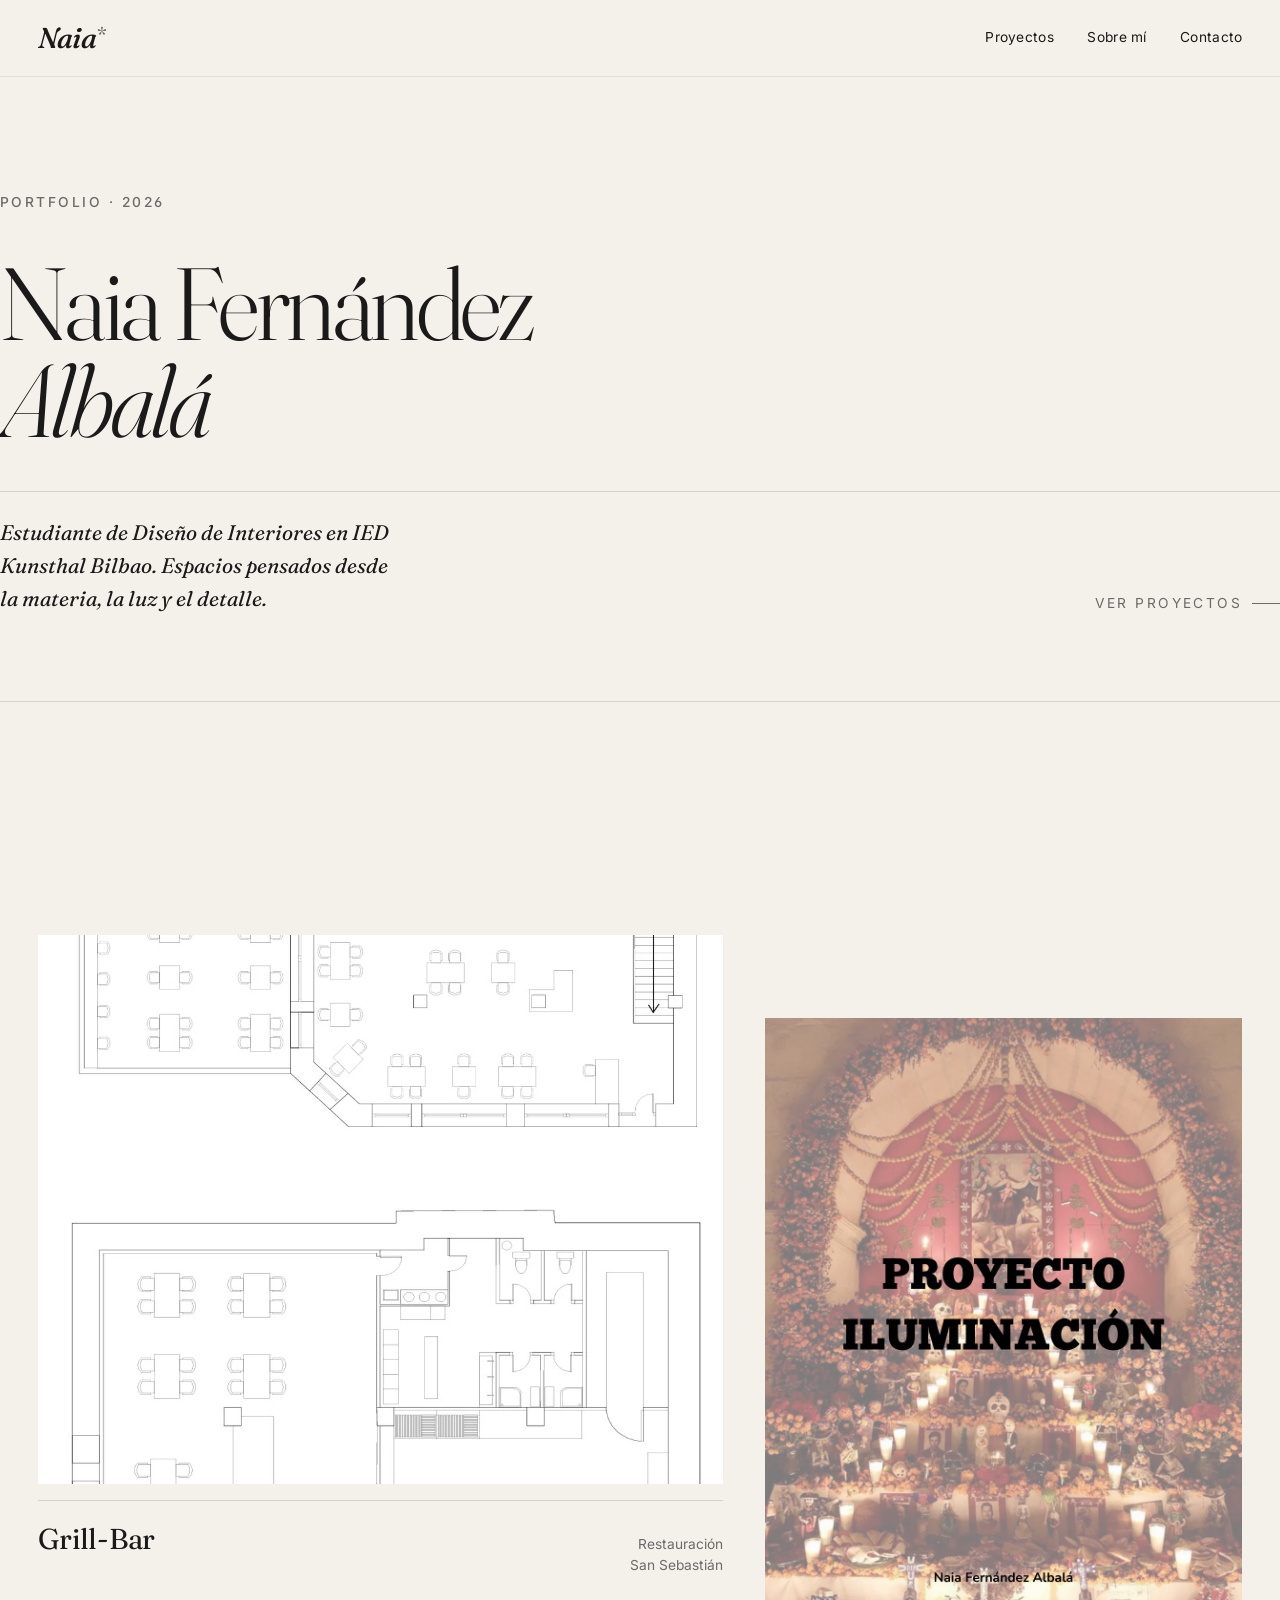
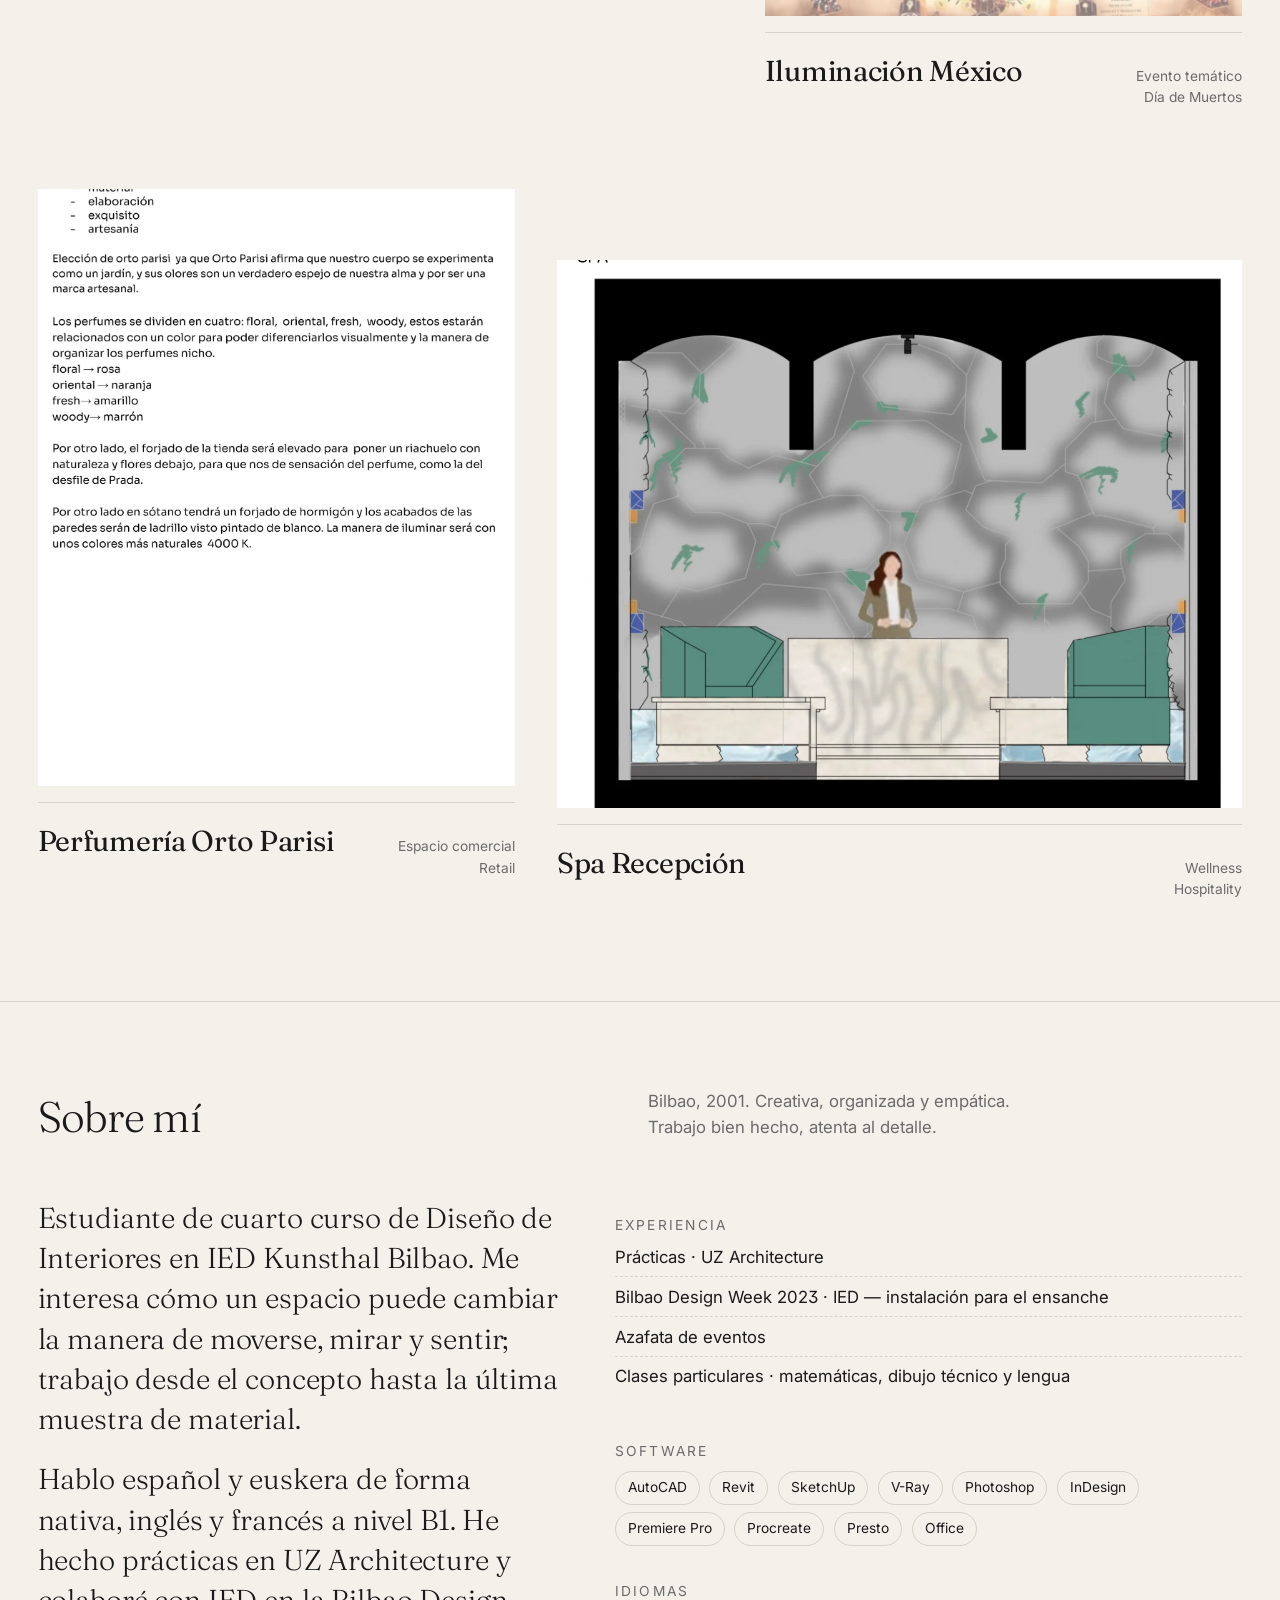
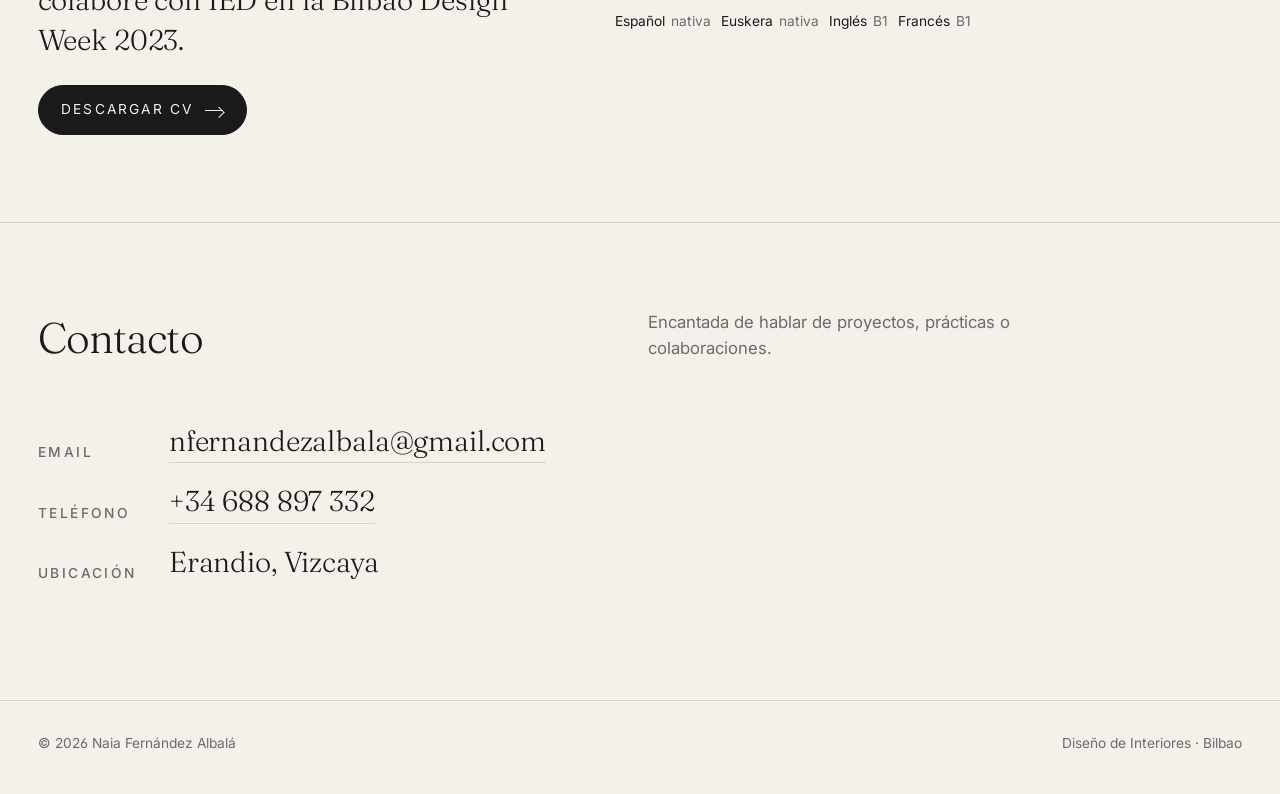
==== index.html @ fbc370c6 "Naia portfolio created" ====
<!doctype html>
<html lang="es">
<head>
<meta charset="utf-8" />
<meta name="viewport" content="width=device-width, initial-scale=1" />
<title>Naia Fernández Albalá · Diseño de Interiores</title>
<meta name="description" content="Portfolio de Naia Fernández Albalá, estudiante de Diseño de Interiores en IED Kunsthal Bilbao. Proyectos de restauración, retail, iluminación y wellness." />
<meta name="theme-color" content="#f4f1ea" />
<link rel="icon" type="image/svg+xml" href="assets/icons/favicon.svg" />
<link rel="preconnect" href="https://fonts.googleapis.com" />
<link rel="preconnect" href="https://fonts.gstatic.com" crossorigin />
<link href="https://fonts.googleapis.com/css2?family=Fraunces:ital,opsz,wght@0,9..144,300;0,9..144,400;0,9..144,500;1,9..144,300;1,9..144,400&family=Inter:wght@400;500&display=swap" rel="stylesheet" />
<link rel="stylesheet" href="assets/css/styles.css" />
<meta property="og:title" content="Naia Fernández Albalá · Portfolio" />
<meta property="og:description" content="Diseño de Interiores. Proyectos de restauración, retail, iluminación y wellness." />
<meta property="og:type" content="website" />
</head>
<body>

<header class="site-header">
  <div class="container site-header__row">
    <a class="brand" href="index.html" aria-label="Inicio">Naia<sup>*</sup></a>
    <button class="nav-toggle" type="button" aria-expanded="false" aria-controls="primary-nav" aria-label="Abrir menú">
      <span class="nav-toggle__bars" aria-hidden="true"></span>
    </button>
    <nav class="nav" id="primary-nav" aria-label="Principal">
      <a href="#proyectos">Proyectos</a>
      <a href="#sobre-mi">Sobre mí</a>
      <a href="#contacto">Contacto</a>
    </nav>
  </div>
</header>

<main>

  <section class="hero container reveal" aria-labelledby="hero-title">
    <p class="hero__eyebrow eyebrow">Portfolio · 2026</p>
    <h1 id="hero-title" class="hero__title serif">
      Naia Fernández<br /><em>Albalá</em>
    </h1>
    <div class="hero__meta">
      <p class="hero__role">Estudiante de Diseño de Interiores en IED Kunsthal Bilbao. Espacios pensados desde la materia, la luz y el detalle.</p>
      <a class="hero__cue" href="#proyectos">Ver proyectos</a>
    </div>
  </section>

  <section id="proyectos" class="section" aria-labelledby="proyectos-title">
    <div class="container">
      <header class="section__head reveal">
        <h2 id="proyectos-title" class="section__title">Proyectos seleccionados<br /><em class="serif" style="font-style:italic; color: var(--muted);">2024 — 2026</em></h2>
        <p style="margin:0; max-width: 38ch; color: var(--muted);">Cuatro estudios de espacios, del local de restauración a la recepción de un spa, pasando por una instalación temática y una perfumería de nicho.</p>
      </header>

      <div class="projects">
        <a class="project-card reveal" href="projects/grill-bar.html">
          <div class="project-card__media">
            <img src="assets/proyectos/grill-bar/02.webp" alt="Plantas técnicas del Grill-Bar en San Sebastián" loading="lazy" />
          </div>
          <div class="project-card__caption">
            <h3 class="project-card__title">Grill-Bar</h3>
            <p class="project-card__meta">Restauración<br />San Sebastián</p>
          </div>
        </a>

        <a class="project-card reveal" href="projects/iluminacion-mexico.html">
          <div class="project-card__media">
            <img src="assets/proyectos/iluminacion-mexico/01.webp" alt="Moodboard del proyecto de iluminación Día de Muertos" loading="lazy" />
          </div>
          <div class="project-card__caption">
            <h3 class="project-card__title">Iluminación México</h3>
            <p class="project-card__meta">Evento temático<br />Día de Muertos</p>
          </div>
        </a>

        <a class="project-card reveal" href="projects/perfumeria-orto-parisi.html">
          <div class="project-card__media">
            <img src="assets/proyectos/perfumeria-orto-parisi/02.webp" alt="Espacio interior de la perfumería Orto Parisi" loading="lazy" />
          </div>
          <div class="project-card__caption">
            <h3 class="project-card__title">Perfumería Orto Parisi</h3>
            <p class="project-card__meta">Espacio comercial<br />Retail</p>
          </div>
        </a>

        <a class="project-card reveal" href="projects/spa-recepcion.html">
          <div class="project-card__media">
            <img src="assets/proyectos/spa-recepcion/01.webp" alt="Render de la recepción del spa con paredes orgánicas" loading="lazy" />
          </div>
          <div class="project-card__caption">
            <h3 class="project-card__title">Spa Recepción</h3>
            <p class="project-card__meta">Wellness<br />Hospitality</p>
          </div>
        </a>
      </div>
    </div>
  </section>

  <section id="sobre-mi" class="section" aria-labelledby="sobre-mi-title">
    <div class="container">
      <header class="section__head reveal">
        <h2 id="sobre-mi-title" class="section__title">Sobre mí</h2>
        <p style="margin:0; max-width: 38ch; color: var(--muted);">Bilbao, 2001. Creativa, organizada y empática. Trabajo bien hecho, atenta al detalle.</p>
      </header>

      <div class="about">
        <div class="about__bio reveal">
          <p>Estudiante de cuarto curso de Diseño de Interiores en IED Kunsthal Bilbao. Me interesa cómo un espacio puede cambiar la manera de moverse, mirar y sentir; trabajo desde el concepto hasta la última muestra de material.</p>
          <p>Hablo español y euskera de forma nativa, inglés y francés a nivel B1. He hecho prácticas en UZ Architecture y colaboré con IED en la Bilbao Design Week 2023.</p>
          <a class="about__cv" href="proyectos/cv%20naia.pdf" download="CV-Naia-Fernandez-Albala.pdf" aria-label="Descargar CV en PDF">
            Descargar CV
            <span class="arrow" aria-hidden="true"></span>
          </a>
        </div>

        <div class="about__details">
          <div class="detail-block reveal">
            <dl>
              <dt>Experiencia</dt>
              <dd>Prácticas · UZ Architecture</dd>
              <dd>Bilbao Design Week 2023 · IED — instalación para el ensanche</dd>
              <dd>Azafata de eventos</dd>
              <dd>Clases particulares · matemáticas, dibujo técnico y lengua</dd>
            </dl>
          </div>

          <div class="detail-block reveal">
            <dt>Software</dt>
            <ul class="skill-list" aria-label="Software">
              <li>AutoCAD</li>
              <li>Revit</li>
              <li>SketchUp</li>
              <li>V-Ray</li>
              <li>Photoshop</li>
              <li>InDesign</li>
              <li>Premiere Pro</li>
              <li>Procreate</li>
              <li>Presto</li>
              <li>Office</li>
            </ul>
          </div>

          <div class="detail-block reveal">
            <dt>Idiomas</dt>
            <ul class="lang-list" aria-label="Idiomas">
              <li>Español <span>nativa</span></li>
              <li>Euskera <span>nativa</span></li>
              <li>Inglés <span>B1</span></li>
              <li>Francés <span>B1</span></li>
            </ul>
          </div>
        </div>
      </div>
    </div>
  </section>

  <section id="contacto" class="section" aria-labelledby="contacto-title">
    <div class="container">
      <header class="section__head reveal">
        <h2 id="contacto-title" class="section__title">Contacto</h2>
        <p style="margin:0; max-width: 38ch; color: var(--muted);">Encantada de hablar de proyectos, prácticas o colaboraciones.</p>
      </header>

      <dl class="contact-grid reveal">
        <dt>Email</dt>
        <dd><a href="mailto:nfernandezalbala@gmail.com">nfernandezalbala@gmail.com</a></dd>
        <dt>Teléfono</dt>
        <dd><a href="tel:+34688897332">+34 688 897 332</a></dd>
        <dt>Ubicación</dt>
        <dd>Erandio, Vizcaya</dd>
      </dl>
    </div>
  </section>

</main>

<footer class="site-footer">
  <div class="container site-footer__row">
    <span>© <span id="year">2026</span> Naia Fernández Albalá</span>
    <span>Diseño de Interiores · Bilbao</span>
  </div>
</footer>

<script>document.getElementById("year").textContent = new Date().getFullYear();</script>
<script src="assets/js/main.js" defer></script>
</body>
</html>
---- assets/css/styles.css ----
:root {
  --bg: #f4f1ea;
  --bg-soft: #ece8de;
  --ink: #1a1a1a;
  --muted: #6b6b6b;
  --rule: #d8d3c8;
  --inverse: #ffffff;
  --shadow-soft: 0 1px 2px rgba(26, 26, 26, .04), 0 8px 24px rgba(26, 26, 26, .06);

  --font-serif: "Fraunces", "Cormorant Garamond", Georgia, serif;
  --font-sans: "Inter", system-ui, -apple-system, "Segoe UI", Roboto, sans-serif;

  --step--1: clamp(0.78rem, 0.74rem + 0.16vw, 0.86rem);
  --step-0:  clamp(0.94rem, 0.90rem + 0.20vw, 1.05rem);
  --step-1:  clamp(1.13rem, 1.06rem + 0.32vw, 1.32rem);
  --step-2:  clamp(1.41rem, 1.27rem + 0.66vw, 1.85rem);
  --step-3:  clamp(1.85rem, 1.55rem + 1.40vw, 2.75rem);
  --step-4:  clamp(2.50rem, 1.95rem + 2.60vw, 4.20rem);
  --step-5:  clamp(3.50rem, 2.40rem + 5.00vw, 7.20rem);

  --maxw: 1440px;
  --gutter: clamp(1.25rem, 0.75rem + 2vw, 3rem);
  --header-h: 76px;
}

* { box-sizing: border-box; }

html {
  scroll-behavior: smooth;
}

body {
  margin: 0;
  background: var(--bg);
  color: var(--ink);
  font-family: var(--font-sans);
  font-size: var(--step-0);
  line-height: 1.55;
  font-feature-settings: "ss01", "kern";
  -webkit-font-smoothing: antialiased;
  text-rendering: optimizeLegibility;
}

img, video { max-width: 100%; height: auto; display: block; }

a { color: inherit; text-decoration: none; }
a:focus-visible, button:focus-visible {
  outline: 2px solid var(--ink);
  outline-offset: 3px;
  border-radius: 2px;
}

button { font: inherit; color: inherit; background: none; border: 0; cursor: pointer; }

::selection { background: var(--ink); color: var(--bg); }

/* Layout primitives */
.container {
  max-width: var(--maxw);
  margin: 0 auto;
  padding-inline: var(--gutter);
}

.eyebrow {
  font-family: var(--font-sans);
  font-size: var(--step--1);
  text-transform: uppercase;
  letter-spacing: 0.18em;
  color: var(--muted);
  font-weight: 500;
}

.serif {
  font-family: var(--font-serif);
  font-weight: 400;
  letter-spacing: -0.01em;
}

.rule {
  border: 0;
  border-top: 1px solid var(--rule);
  margin: 0;
}

/* Header */
.site-header {
  position: sticky;
  top: 0;
  z-index: 30;
  background: color-mix(in oklab, var(--bg), transparent 6%);
  backdrop-filter: saturate(140%) blur(8px);
  -webkit-backdrop-filter: saturate(140%) blur(8px);
  border-bottom: 1px solid color-mix(in oklab, var(--rule), transparent 40%);
}

.site-header__row {
  display: flex;
  align-items: center;
  justify-content: space-between;
  height: var(--header-h);
}

.brand {
  font-family: var(--font-serif);
  font-style: italic;
  font-weight: 500;
  font-size: var(--step-2);
  letter-spacing: -0.02em;
  line-height: 1;
}
.brand sup {
  font-style: normal;
  font-size: 0.55em;
  vertical-align: 0.55em;
  margin-left: 1px;
  color: var(--muted);
}

.nav {
  display: flex;
  gap: clamp(1.25rem, 0.5rem + 2vw, 2.5rem);
  align-items: center;
}
.nav a {
  font-size: var(--step--1);
  letter-spacing: 0.02em;
  position: relative;
  padding: 6px 0;
}
.nav a::after {
  content: "";
  position: absolute;
  inset: auto 0 0 0;
  height: 1px;
  background: currentColor;
  transform: scaleX(0);
  transform-origin: right;
  transition: transform .35s ease;
}
.nav a:hover::after, .nav a:focus-visible::after {
  transform: scaleX(1);
  transform-origin: left;
}

.nav-toggle {
  display: none;
  width: 40px; height: 40px;
  align-items: center; justify-content: center;
  border: 1px solid var(--rule);
  border-radius: 999px;
}
.nav-toggle__bars {
  display: block;
  width: 16px; height: 1px; background: var(--ink);
  position: relative;
}
.nav-toggle__bars::before, .nav-toggle__bars::after {
  content: ""; position: absolute; left: 0; right: 0; height: 1px; background: var(--ink);
}
.nav-toggle__bars::before { top: -5px; }
.nav-toggle__bars::after { top: 5px; }

@media (max-width: 720px) {
  .nav-toggle { display: inline-flex; }
  .nav {
    position: fixed;
    inset: var(--header-h) 0 0 0;
    background: var(--bg);
    flex-direction: column;
    align-items: flex-start;
    padding: 2rem var(--gutter);
    gap: 1.25rem;
    transform: translateY(-12px);
    opacity: 0;
    pointer-events: none;
    transition: transform .35s ease, opacity .35s ease;
  }
  .nav a { font-size: var(--step-2); font-family: var(--font-serif); }
  body.nav-open .nav { transform: translateY(0); opacity: 1; pointer-events: auto; }
}

/* Hero */
.hero {
  padding: clamp(3rem, 4rem + 4vw, 8rem) 0 clamp(2.5rem, 3rem + 3vw, 6rem);
  position: relative;
}
.hero__eyebrow { margin: 0 0 clamp(1.5rem, 1rem + 2vw, 3rem); }

.hero__title {
  font-family: var(--font-serif);
  font-weight: 300;
  font-size: var(--step-5);
  line-height: 0.95;
  letter-spacing: -0.035em;
  margin: 0 0 clamp(1rem, 1rem + 1vw, 2rem);
}
.hero__title em {
  font-style: italic;
  font-weight: 300;
}

.hero__meta {
  display: flex;
  flex-wrap: wrap;
  gap: 2rem 3rem;
  align-items: end;
  justify-content: space-between;
  border-top: 1px solid var(--rule);
  padding-top: clamp(1rem, 1rem + 1vw, 1.5rem);
  margin-top: clamp(1.5rem, 1rem + 2vw, 3rem);
}
.hero__role {
  font-size: var(--step-1);
  font-family: var(--font-serif);
  font-style: italic;
  max-width: 28ch;
  margin: 0;
}
.hero__cue {
  display: inline-flex;
  align-items: center;
  gap: 0.6rem;
  font-size: var(--step--1);
  letter-spacing: 0.18em;
  text-transform: uppercase;
  color: var(--muted);
}
.hero__cue::after {
  content: "";
  width: 28px; height: 1px;
  background: currentColor;
  transform-origin: left;
  animation: line-cue 2.6s ease-in-out infinite;
}
@keyframes line-cue {
  0%, 100% { transform: scaleX(0.6); opacity: .5; }
  50%      { transform: scaleX(1.0); opacity: 1; }
}

/* Section heading */
.section {
  padding: clamp(3rem, 3rem + 3vw, 6rem) 0;
  border-top: 1px solid var(--rule);
}
.section__head {
  display: grid;
  grid-template-columns: 1fr;
  gap: 1rem;
  margin-bottom: clamp(2rem, 2rem + 2vw, 4rem);
}
.section__title {
  font-family: var(--font-serif);
  font-weight: 300;
  font-size: var(--step-3);
  line-height: 1.05;
  letter-spacing: -0.02em;
  margin: 0;
}
@media (min-width: 720px) {
  .section__head {
    grid-template-columns: 1fr 1fr;
    align-items: end;
  }
}

/* Projects grid */
.projects {
  display: grid;
  grid-template-columns: 1fr;
  gap: clamp(1.5rem, 1rem + 2vw, 3rem);
}
@media (min-width: 720px) {
  .projects { grid-template-columns: repeat(12, 1fr); row-gap: clamp(2rem, 1rem + 4vw, 5rem); }
  .project-card { grid-column: span 6; }
  .project-card:nth-child(4n+1) { grid-column: 1 / span 7; }
  .project-card:nth-child(4n+2) { grid-column: 8 / span 5; margin-top: clamp(2rem, 2rem + 4vw, 6rem); }
  .project-card:nth-child(4n+3) { grid-column: 1 / span 5; }
  .project-card:nth-child(4n+4) { grid-column: 6 / span 7; margin-top: clamp(2rem, 2rem + 3vw, 5rem); }
}

.project-card {
  display: block;
  position: relative;
  overflow: hidden;
}
.project-card__media {
  position: relative;
  overflow: hidden;
  background: var(--bg-soft);
  aspect-ratio: 4 / 5;
}
.project-card:nth-child(4n+2) .project-card__media,
.project-card:nth-child(4n+3) .project-card__media { aspect-ratio: 4 / 5; }
.project-card:nth-child(4n+1) .project-card__media,
.project-card:nth-child(4n+4) .project-card__media { aspect-ratio: 5 / 4; }

.project-card__media img {
  width: 100%; height: 100%; object-fit: cover;
  transition: transform .9s cubic-bezier(.2,.7,.2,1);
}
.project-card:hover .project-card__media img,
.project-card:focus-visible .project-card__media img { transform: scale(1.03); }

.project-card__caption {
  display: flex;
  align-items: baseline;
  justify-content: space-between;
  gap: 1rem;
  padding-top: 1rem;
  border-top: 1px solid var(--rule);
  margin-top: 1rem;
}
.project-card__title {
  font-family: var(--font-serif);
  font-size: var(--step-2);
  font-weight: 400;
  letter-spacing: -0.01em;
  margin: 0;
}
.project-card__meta {
  font-size: var(--step--1);
  color: var(--muted);
  text-align: right;
  white-space: nowrap;
}

/* About */
.about {
  display: grid;
  grid-template-columns: 1fr;
  gap: clamp(1.5rem, 1rem + 3vw, 3.5rem);
}
@media (min-width: 900px) {
  .about { grid-template-columns: 5fr 6fr; }
}

.about__bio p {
  font-family: var(--font-serif);
  font-size: var(--step-2);
  line-height: 1.4;
  font-weight: 300;
  letter-spacing: -0.005em;
  margin: 0 0 1.25rem;
}
.about__bio p:last-of-type { margin-bottom: 1.5rem; }

.about__cv {
  display: inline-flex;
  align-items: center;
  gap: 0.75rem;
  padding: 0.85rem 1.4rem;
  border: 1px solid var(--ink);
  border-radius: 999px;
  font-size: var(--step--1);
  letter-spacing: 0.16em;
  text-transform: uppercase;
  background: var(--ink);
  color: var(--bg);
  transition: background .3s ease, color .3s ease, transform .3s ease;
}
.about__cv:hover, .about__cv:focus-visible {
  background: transparent;
  color: var(--ink);
}
.about__cv .arrow {
  display: inline-block;
  width: 18px; height: 1px; background: currentColor; position: relative;
}
.about__cv .arrow::after {
  content: ""; position: absolute; right: 0; top: -3px;
  width: 7px; height: 7px;
  border-right: 1px solid currentColor; border-bottom: 1px solid currentColor;
  transform: rotate(-45deg) translate(-1px, 1px);
}

.about__details { display: flex; flex-direction: column; gap: clamp(1.5rem, 1rem + 1.5vw, 2.5rem); }
.detail-block dt {
  font-family: var(--font-sans);
  font-size: var(--step--1);
  text-transform: uppercase;
  letter-spacing: 0.16em;
  color: var(--muted);
  margin-bottom: 0.5rem;
}
.detail-block dd {
  margin: 0 0 0.4rem;
  font-size: var(--step-0);
}
.detail-block dd + dd { border-top: 1px dashed var(--rule); padding-top: 0.4rem; }

.skill-list, .lang-list { list-style: none; margin: 0; padding: 0; display: flex; flex-wrap: wrap; gap: 0.4rem 0.6rem; }
.skill-list li {
  font-size: var(--step--1);
  padding: 0.35rem 0.75rem;
  border: 1px solid var(--rule);
  border-radius: 999px;
}
.lang-list li {
  font-size: var(--step--1);
  display: inline-flex;
  gap: 0.4rem;
}
.lang-list li span { color: var(--muted); }

/* Contact */
.contact-grid {
  display: grid;
  grid-template-columns: 1fr;
  gap: 1rem 2rem;
  font-family: var(--font-serif);
  font-size: var(--step-2);
  font-weight: 300;
  letter-spacing: -0.005em;
}
@media (min-width: 720px) {
  .contact-grid { grid-template-columns: auto 1fr; align-items: baseline; }
}
.contact-grid dt {
  font-family: var(--font-sans);
  font-size: var(--step--1);
  text-transform: uppercase;
  letter-spacing: 0.18em;
  color: var(--muted);
  font-weight: 500;
  align-self: end;
}
.contact-grid dd { margin: 0; }
.contact-grid dd a { border-bottom: 1px solid var(--rule); padding-bottom: 0.15em; transition: border-color .3s ease; }
.contact-grid dd a:hover { border-color: var(--ink); }

/* Footer */
.site-footer {
  border-top: 1px solid var(--rule);
  padding: 2rem 0 2.5rem;
  font-size: var(--step--1);
  color: var(--muted);
}
.site-footer__row {
  display: flex; justify-content: space-between; gap: 1rem; flex-wrap: wrap;
}

/* Project detail pages */
.project-hero {
  padding: clamp(2.5rem, 3rem + 3vw, 6rem) 0 clamp(1.5rem, 2rem + 2vw, 3.5rem);
}
.project-hero__back {
  display: inline-flex; align-items: center; gap: 0.5rem;
  font-size: var(--step--1);
  letter-spacing: 0.16em; text-transform: uppercase;
  color: var(--muted);
  margin-bottom: clamp(1.5rem, 1rem + 2vw, 3rem);
}
.project-hero__back:hover { color: var(--ink); }
.project-hero__back .arrow { display: inline-block; width: 18px; height: 1px; background: currentColor; position: relative; }
.project-hero__back .arrow::before {
  content: ""; position: absolute; left: 0; top: -3px;
  width: 7px; height: 7px;
  border-left: 1px solid currentColor; border-bottom: 1px solid currentColor;
  transform: rotate(45deg) translate(1px, -1px);
}

.project-hero__top {
  display: grid;
  grid-template-columns: 1fr;
  gap: 2rem;
  align-items: end;
}
@media (min-width: 720px) {
  .project-hero__top { grid-template-columns: 7fr 5fr; }
}
.project-hero__title {
  font-family: var(--font-serif);
  font-weight: 300;
  font-size: var(--step-4);
  line-height: 1;
  letter-spacing: -0.025em;
  margin: 0;
}
.project-hero__meta {
  font-size: var(--step--1);
  display: grid;
  grid-template-columns: 1fr 1fr;
  gap: 1.5rem 1rem;
  border-top: 1px solid var(--rule);
  padding-top: 1.25rem;
}
.project-hero__meta dt {
  text-transform: uppercase; letter-spacing: 0.18em; color: var(--muted); margin-bottom: 0.25rem;
}
.project-hero__meta dd { margin: 0; }

.project-description {
  padding: clamp(1.5rem, 2rem + 2vw, 4rem) 0;
  border-top: 1px solid var(--rule);
}
.project-description__inner {
  display: grid; grid-template-columns: 1fr; gap: 2rem;
  font-family: var(--font-serif);
  font-size: var(--step-2);
  font-weight: 300;
  line-height: 1.5;
  max-width: 70ch;
}
.project-description__inner p { margin: 0; }
.project-description__inner p + p { margin-top: 1rem; }

.gallery {
  padding: clamp(1.5rem, 2rem + 2vw, 4rem) 0 clamp(2rem, 3rem + 3vw, 6rem);
  display: grid;
  grid-template-columns: 1fr;
  gap: clamp(1rem, 1rem + 2vw, 3rem);
}
@media (min-width: 720px) {
  .gallery { grid-template-columns: repeat(12, 1fr); }
  .gallery > figure { grid-column: span 12; }
  .gallery > figure.gallery--half { grid-column: span 6; }
  .gallery > figure.gallery--two-thirds { grid-column: span 8; }
  .gallery > figure.gallery--one-third { grid-column: span 4; }
}
.gallery figure { margin: 0; }
.gallery button {
  width: 100%;
  display: block;
  background: var(--bg-soft);
  overflow: hidden;
  cursor: zoom-in;
  border: 0;
  padding: 0;
}
.gallery button img {
  width: 100%; height: auto; display: block;
  transition: transform .8s cubic-bezier(.2,.7,.2,1);
}
.gallery button:hover img,
.gallery button:focus-visible img { transform: scale(1.02); }
.gallery figcaption {
  font-size: var(--step--1);
  color: var(--muted);
  margin-top: 0.6rem;
}

.project-actions {
  border-top: 1px solid var(--rule);
  padding: clamp(1.5rem, 2rem + 1vw, 2.5rem) 0;
  display: flex; flex-wrap: wrap; gap: 1rem 2rem; justify-content: space-between; align-items: center;
}
.button-link {
  display: inline-flex; align-items: center; gap: 0.75rem;
  padding: 0.85rem 1.4rem;
  border: 1px solid var(--ink);
  border-radius: 999px;
  font-size: var(--step--1);
  letter-spacing: 0.16em; text-transform: uppercase;
  transition: background .3s ease, color .3s ease;
}
.button-link:hover { background: var(--ink); color: var(--bg); }

.project-nav {
  border-top: 1px solid var(--rule);
  padding: clamp(2rem, 2rem + 1vw, 3rem) 0 clamp(2.5rem, 3rem + 2vw, 5rem);
  display: grid;
  grid-template-columns: 1fr 1fr;
  gap: 1.5rem;
}
.project-nav a {
  display: flex; flex-direction: column; gap: 0.4rem;
}
.project-nav a:nth-child(2) { text-align: right; }
.project-nav__label {
  font-size: var(--step--1); text-transform: uppercase; letter-spacing: 0.18em; color: var(--muted);
}
.project-nav__title {
  font-family: var(--font-serif); font-size: var(--step-2); letter-spacing: -0.01em;
}

/* Lightbox */
.lightbox {
  position: fixed; inset: 0;
  background: rgba(20, 20, 20, .92);
  display: flex; align-items: center; justify-content: center;
  padding: 4vh 4vw;
  z-index: 60;
  opacity: 0; pointer-events: none;
  transition: opacity .25s ease;
}
.lightbox.is-open { opacity: 1; pointer-events: auto; }
.lightbox__img {
  max-width: 100%; max-height: 100%;
  object-fit: contain;
  background: var(--bg);
  box-shadow: var(--shadow-soft);
}
.lightbox__btn {
  position: absolute;
  width: 48px; height: 48px;
  border-radius: 999px;
  border: 1px solid rgba(255,255,255,.3);
  color: #fff;
  display: inline-flex; align-items: center; justify-content: center;
  background: rgba(0,0,0,.2);
  transition: background .25s ease, border-color .25s ease;
}
.lightbox__btn:hover { background: rgba(255,255,255,.15); border-color: rgba(255,255,255,.6); }
.lightbox__btn--close { top: 16px; right: 16px; }
.lightbox__btn--prev  { left: 16px; top: 50%; transform: translateY(-50%); }
.lightbox__btn--next  { right: 16px; top: 50%; transform: translateY(-50%); }
.lightbox__counter {
  position: absolute; bottom: 16px; left: 50%; transform: translateX(-50%);
  color: rgba(255,255,255,.7);
  font-size: var(--step--1); letter-spacing: 0.18em; text-transform: uppercase;
}
@media (max-width: 600px) {
  .lightbox__btn--prev { left: 8px; }
  .lightbox__btn--next { right: 8px; }
}

/* Reveal on scroll */
.reveal {
  opacity: 0;
  transform: translateY(18px);
  transition: opacity .9s ease, transform .9s cubic-bezier(.2,.7,.2,1);
  transition-delay: var(--reveal-delay, 0ms);
}
.reveal.is-visible { opacity: 1; transform: none; }

@media (prefers-reduced-motion: reduce) {
  *, *::before, *::after {
    animation-duration: 0.01ms !important;
    animation-iteration-count: 1 !important;
    transition-duration: 0.01ms !important;
    scroll-behavior: auto !important;
  }
  .reveal { opacity: 1; transform: none; }
}
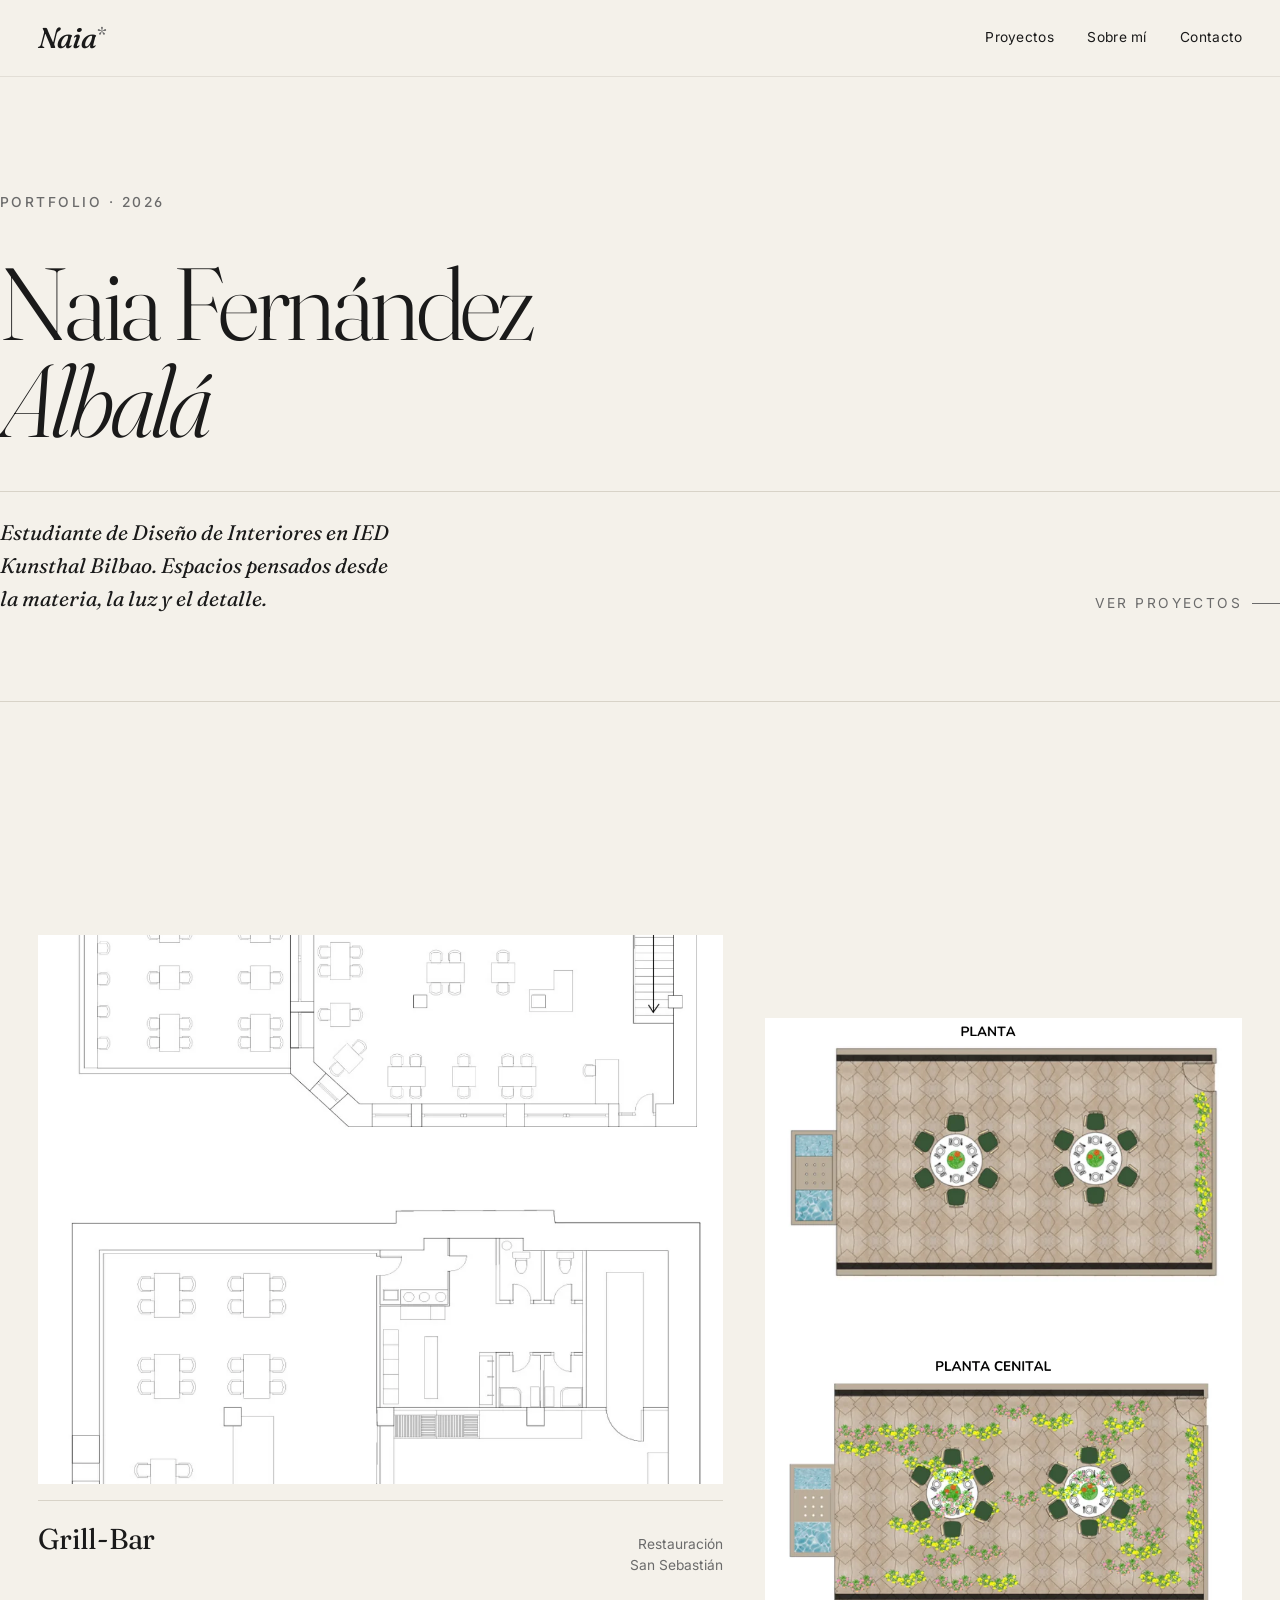
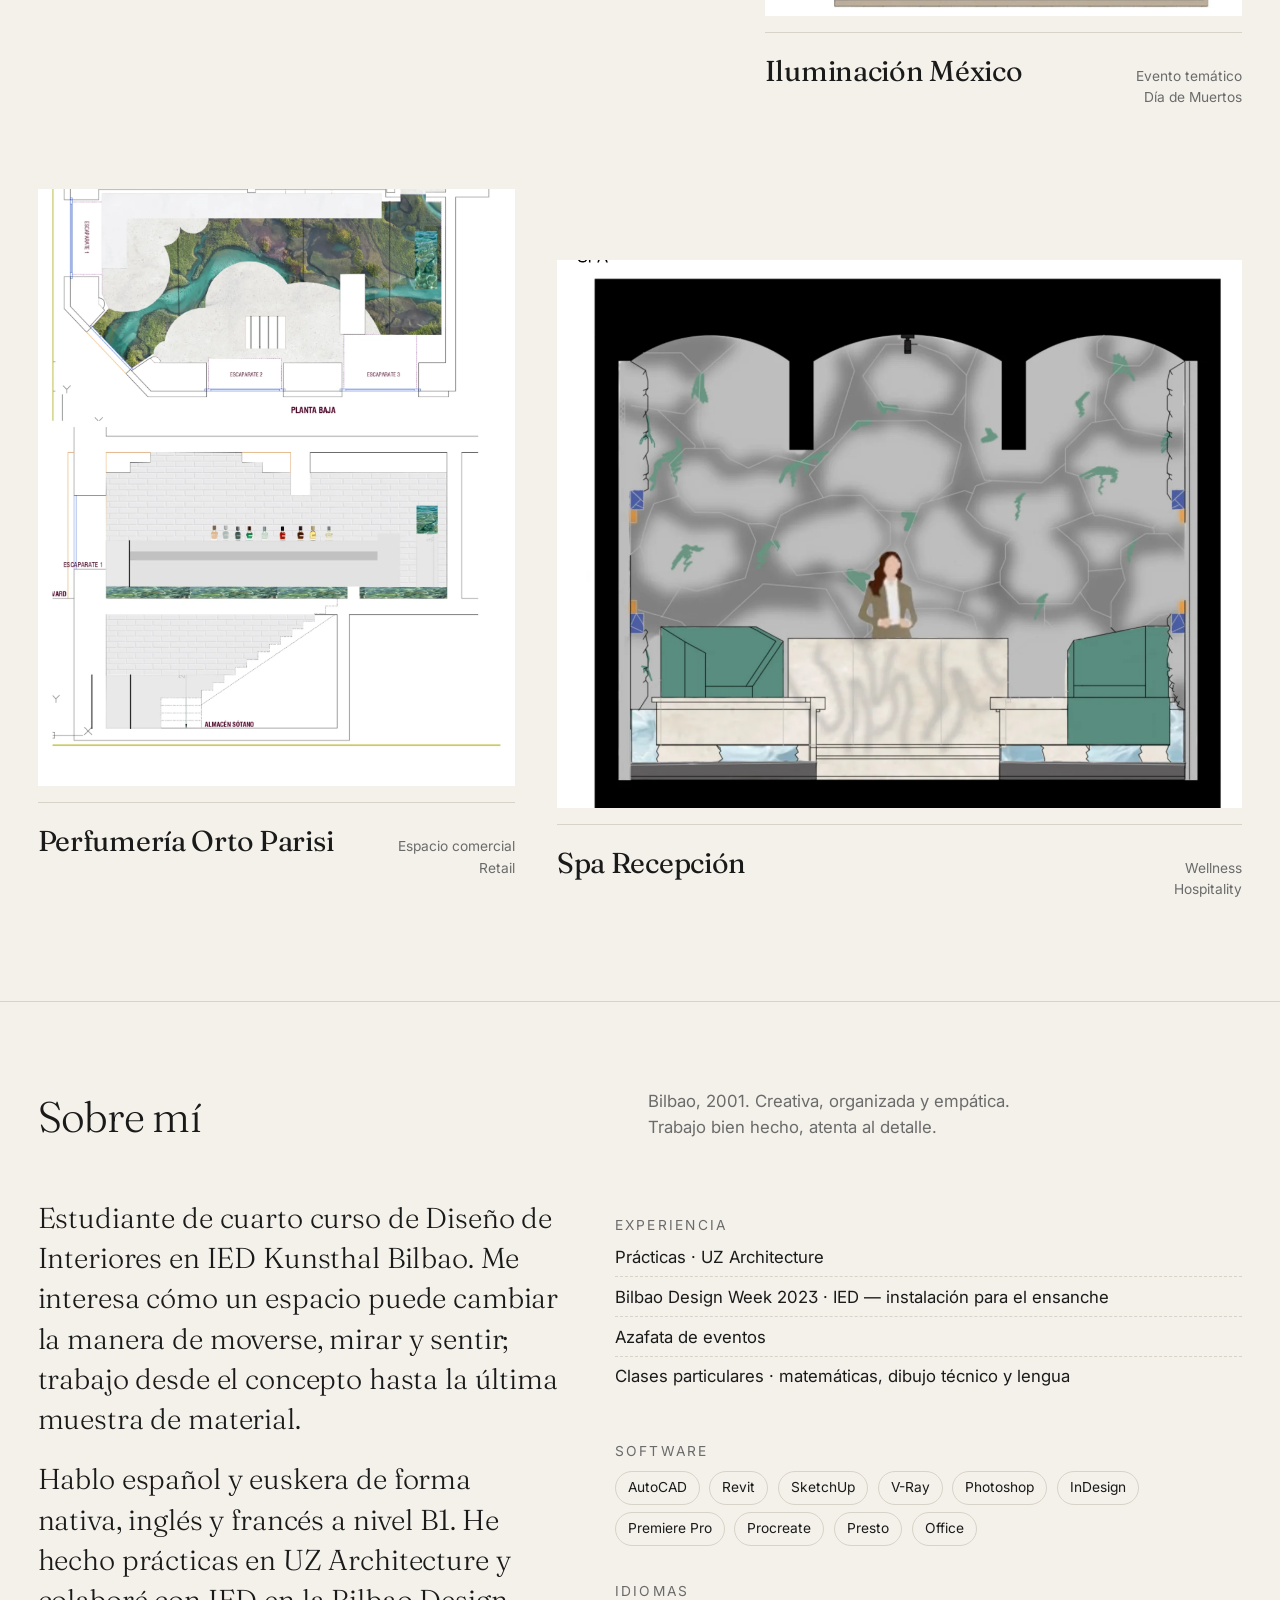
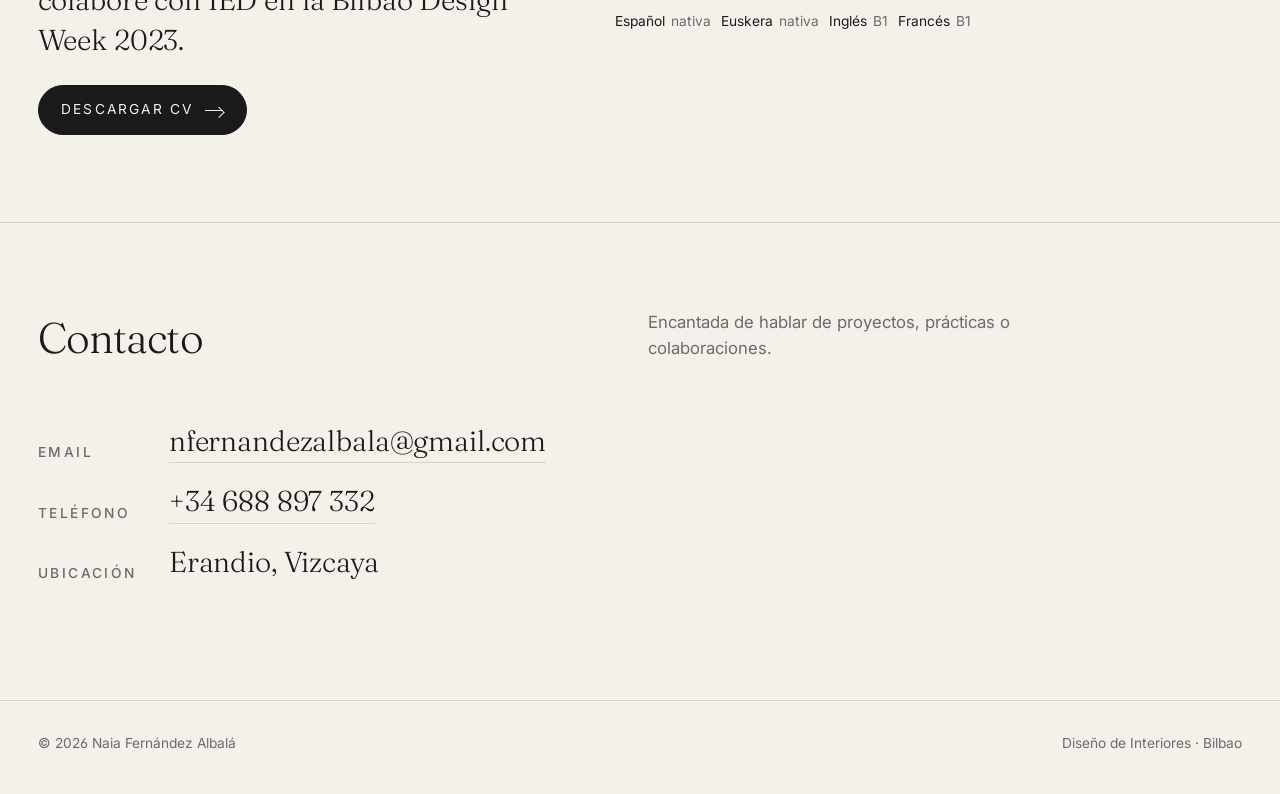
==== commit df30b364: "Update project thumbnails for Iluminacion Mexico and Perfumeria Orto Parisi" ====
--- a/index.html
+++ b/index.html
@@ -64,7 +64,7 @@
 
         <a class="project-card reveal" href="projects/iluminacion-mexico.html">
           <div class="project-card__media">
-            <img src="assets/proyectos/iluminacion-mexico/01.webp" alt="Moodboard del proyecto de iluminación Día de Muertos" loading="lazy" />
+            <img src="assets/proyectos/iluminacion-mexico/03.webp" alt="Planta y planta cenital del proyecto de iluminación Día de Muertos" loading="lazy" />
           </div>
           <div class="project-card__caption">
             <h3 class="project-card__title">Iluminación México</h3>
@@ -74,7 +74,7 @@
 
         <a class="project-card reveal" href="projects/perfumeria-orto-parisi.html">
           <div class="project-card__media">
-            <img src="assets/proyectos/perfumeria-orto-parisi/02.webp" alt="Espacio interior de la perfumería Orto Parisi" loading="lazy" />
+            <img src="assets/proyectos/perfumeria-orto-parisi/03.webp" alt="Planta baja y sección de la perfumería Orto Parisi con riachuelo" loading="lazy" />
           </div>
           <div class="project-card__caption">
             <h3 class="project-card__title">Perfumería Orto Parisi</h3>
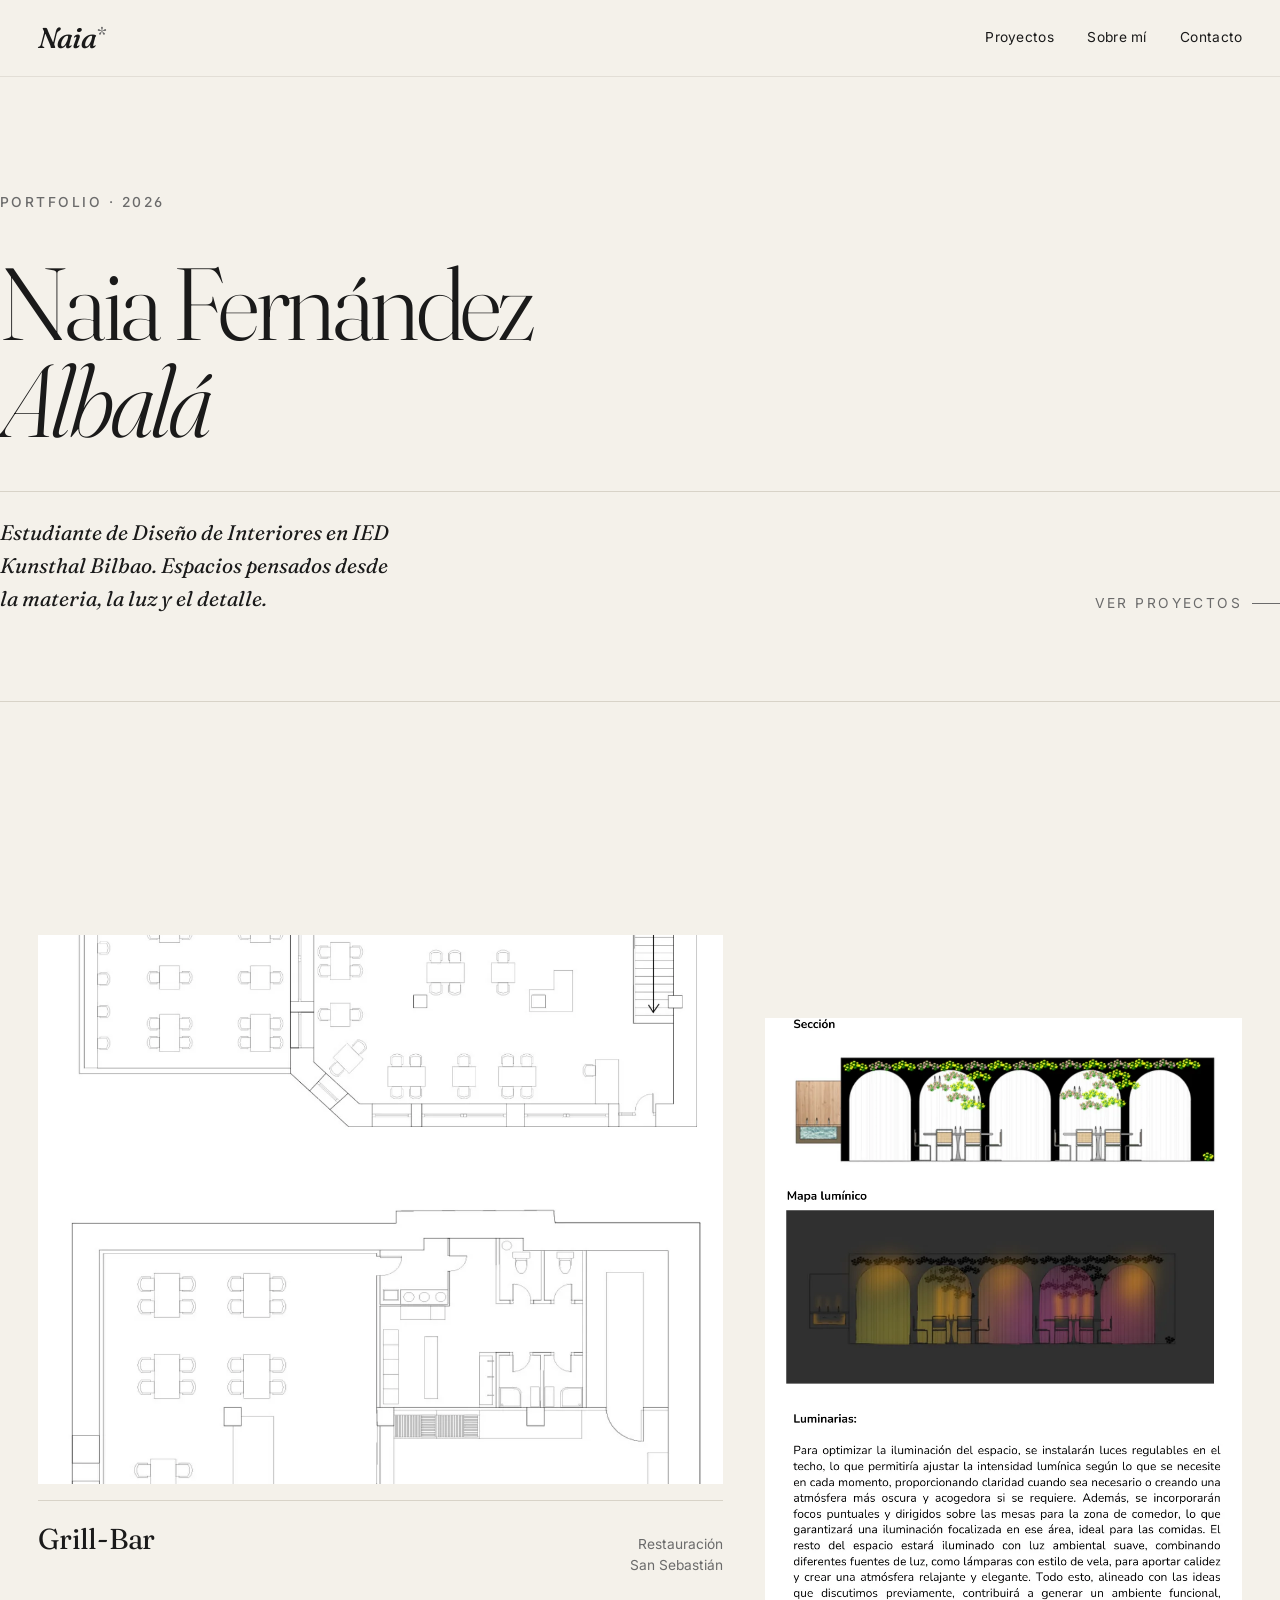
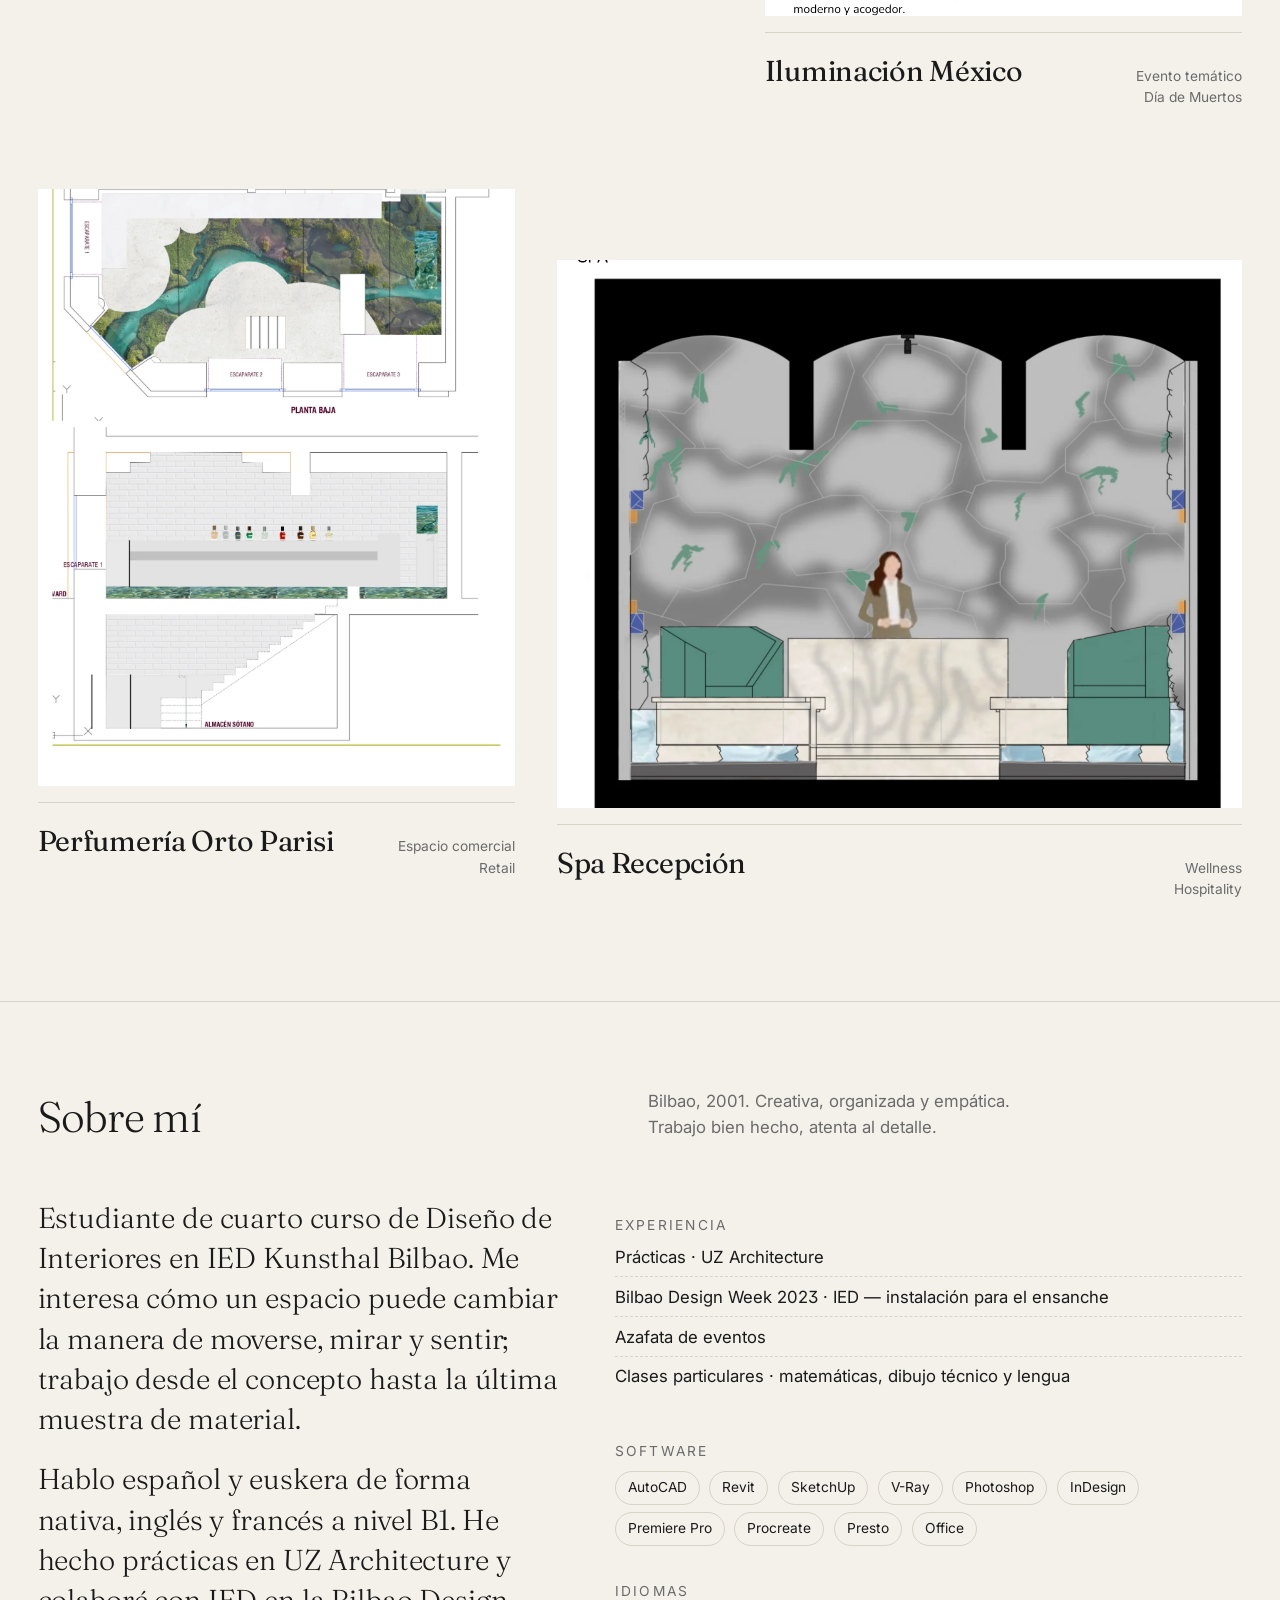
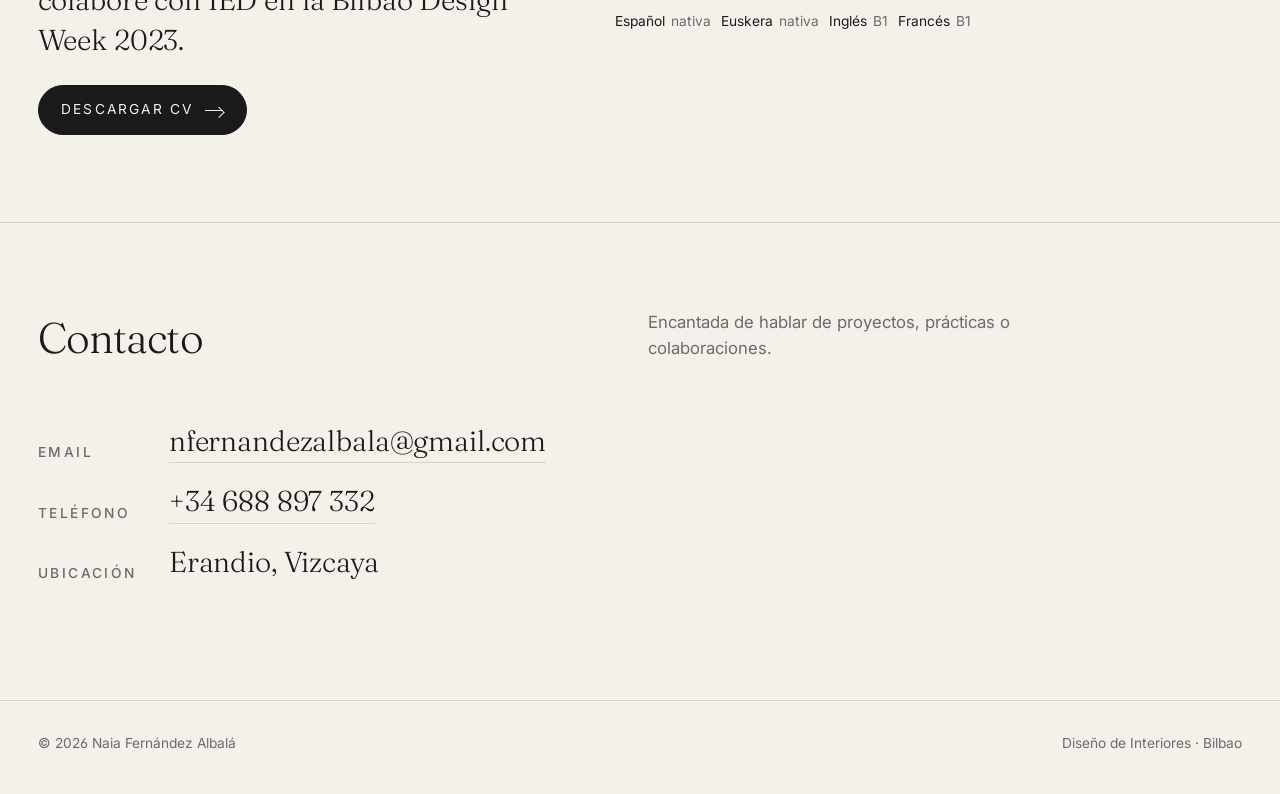
==== commit 9591f9ed: "Remove text-only images from galleries and update Iluminacion Mexico thumbnail" ====
--- a/index.html
+++ b/index.html
@@ -64,7 +64,7 @@
 
         <a class="project-card reveal" href="projects/iluminacion-mexico.html">
           <div class="project-card__media">
-            <img src="assets/proyectos/iluminacion-mexico/03.webp" alt="Planta y planta cenital del proyecto de iluminación Día de Muertos" loading="lazy" />
+            <img src="assets/proyectos/iluminacion-mexico/04.webp" alt="Sección y mapa lumínico del proyecto de iluminación Día de Muertos" loading="lazy" />
           </div>
           <div class="project-card__caption">
             <h3 class="project-card__title">Iluminación México</h3>
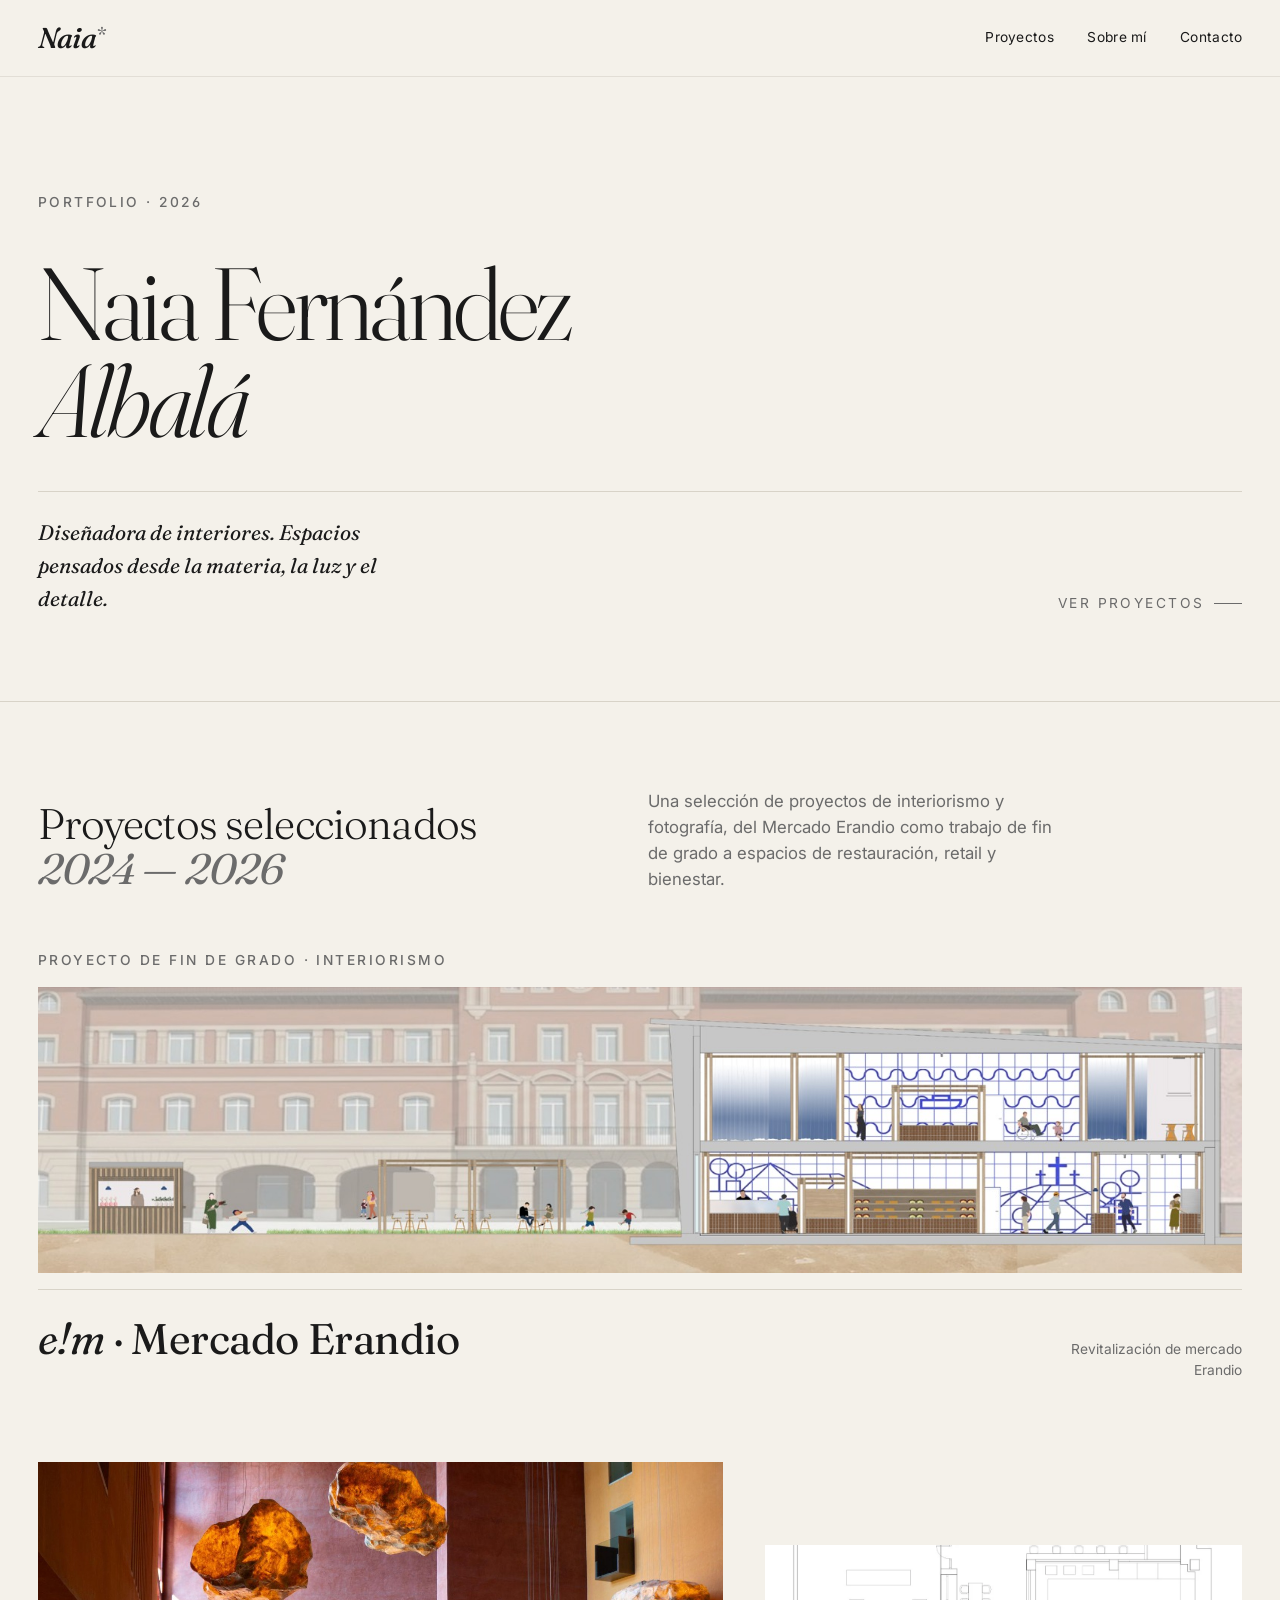
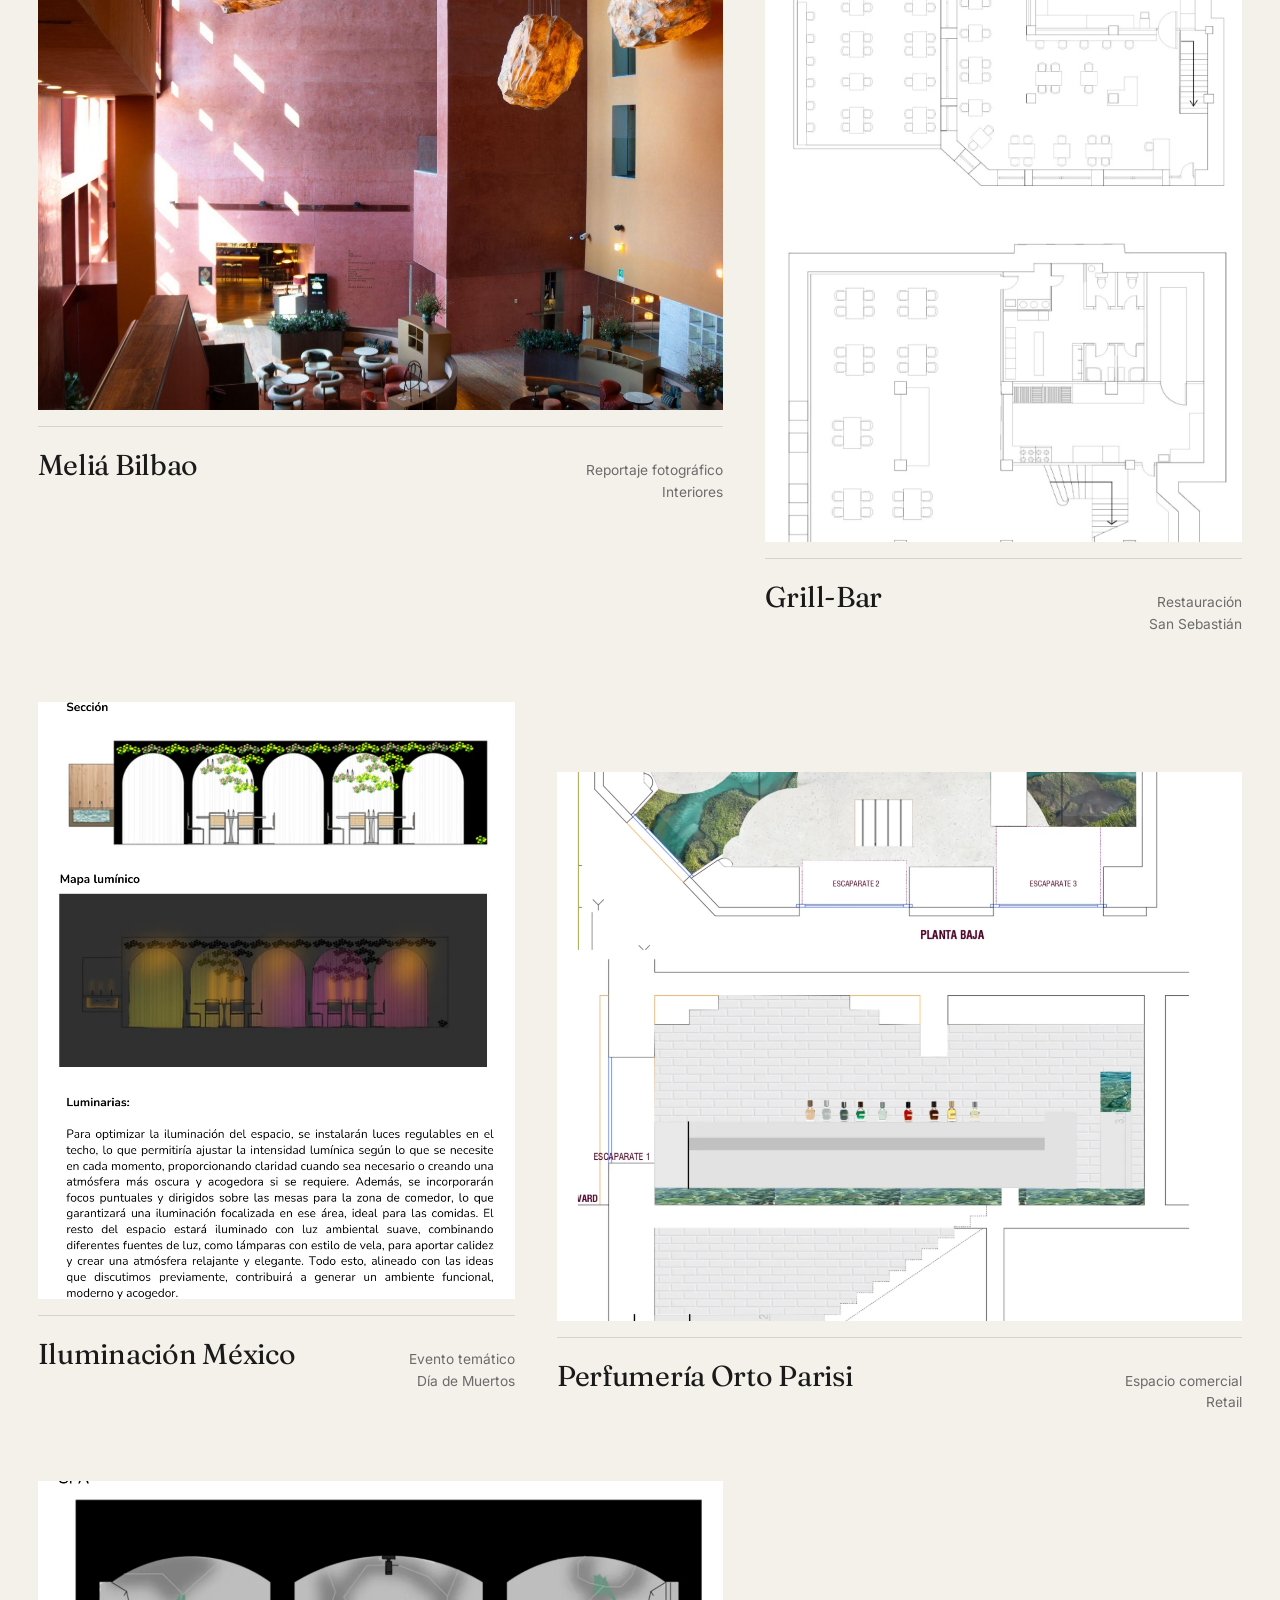
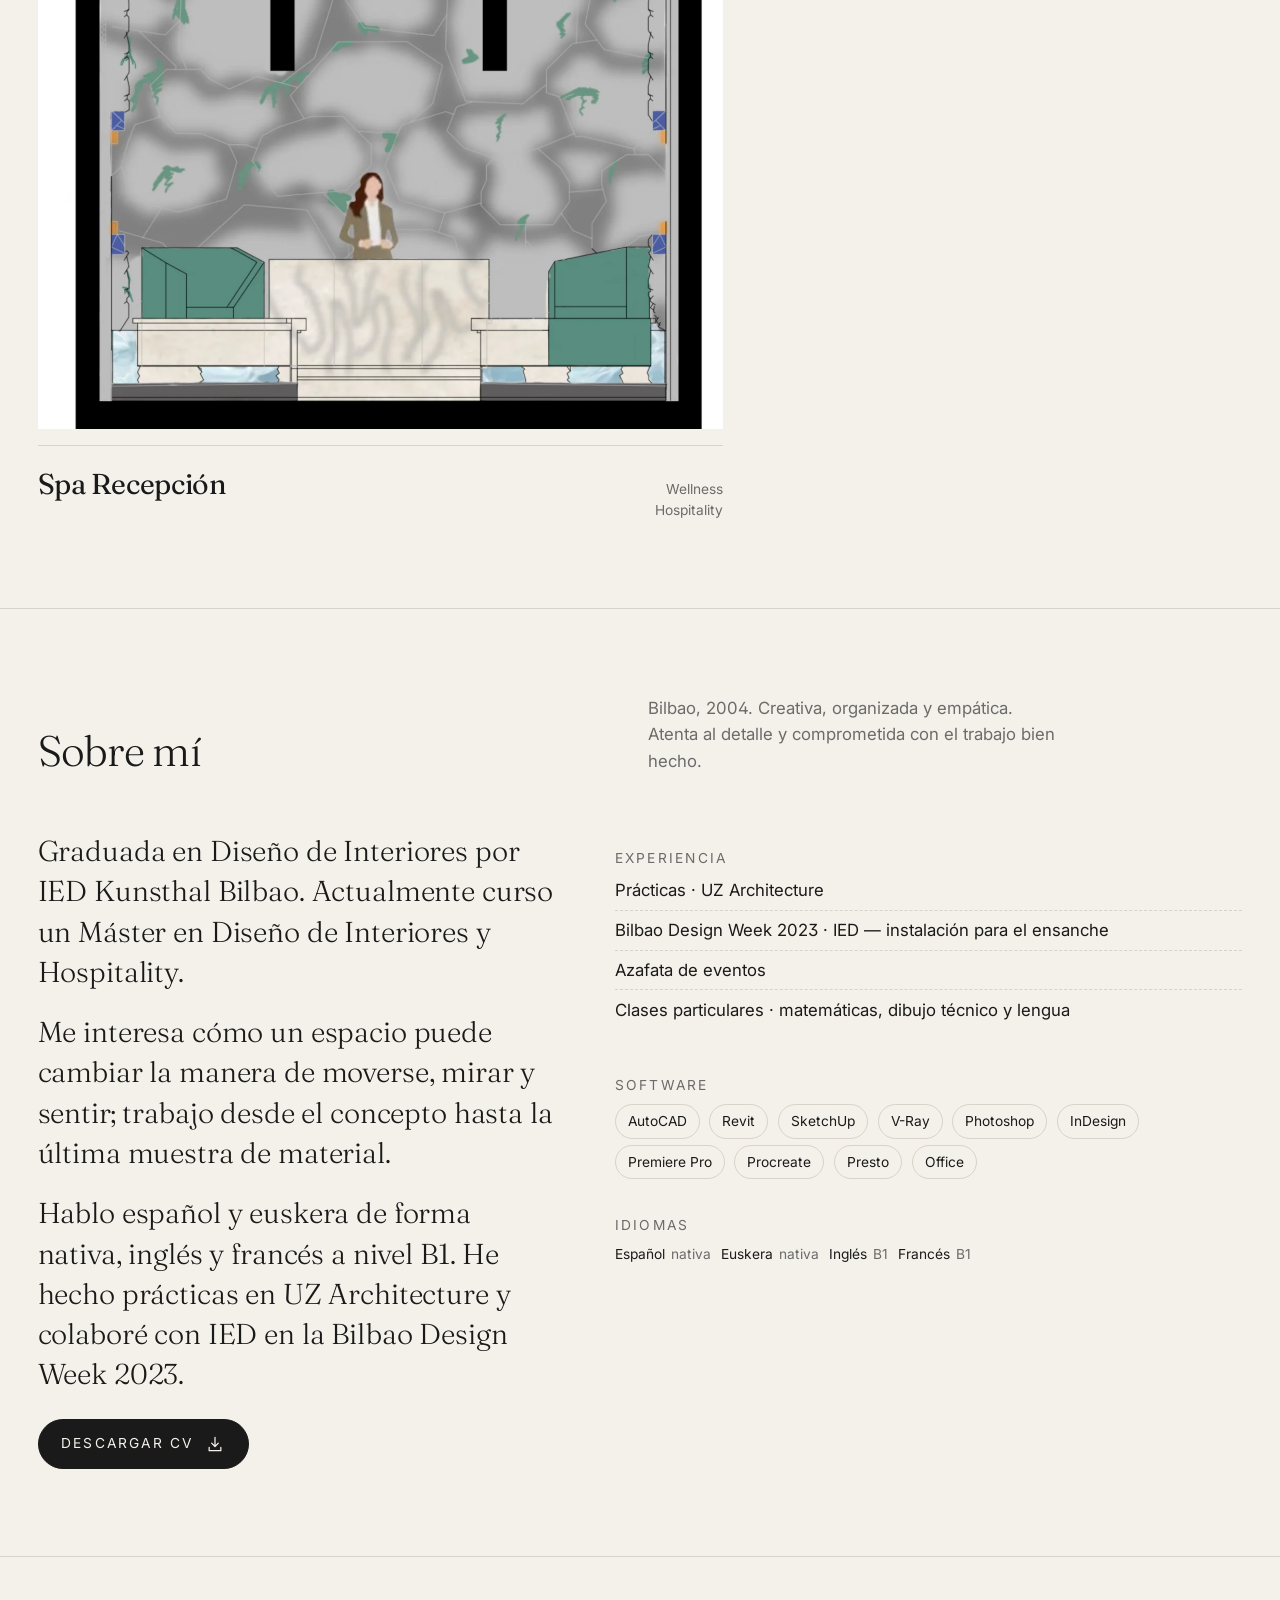
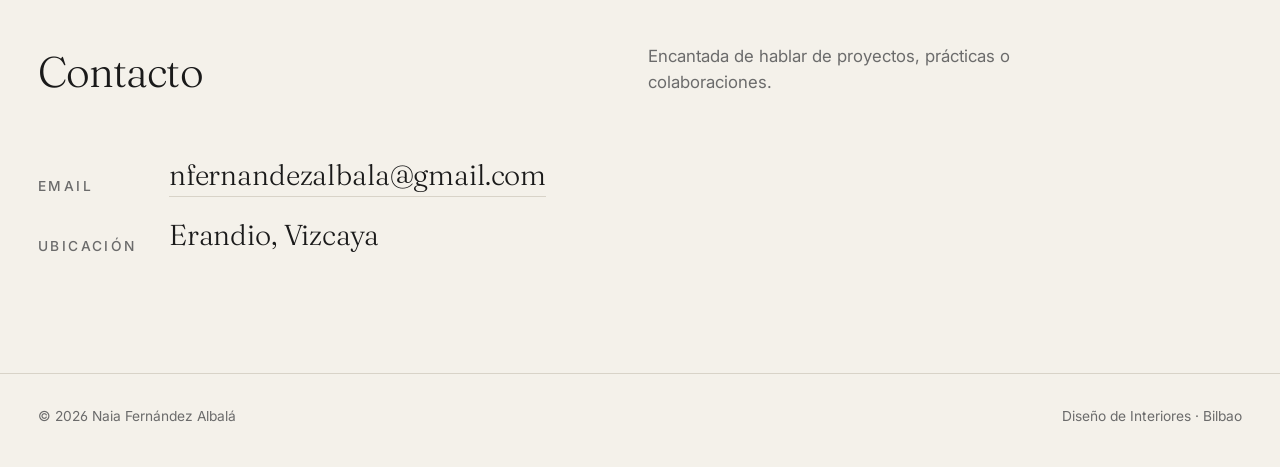
==== commit 7835e335: "Add featured TFE and photography projects and refine portfolio" ====
--- a/index.html
+++ b/index.html
@@ -4,18 +4,19 @@
 <meta charset="utf-8" />
 <meta name="viewport" content="width=device-width, initial-scale=1" />
 <title>Naia Fernández Albalá · Diseño de Interiores</title>
-<meta name="description" content="Portfolio de Naia Fernández Albalá, estudiante de Diseño de Interiores en IED Kunsthal Bilbao. Proyectos de restauración, retail, iluminación y wellness." />
+<meta name="description" content="Portfolio de Naia Fernández Albalá, diseñadora de interiores. e!m · Mercado Erandio, proyectos de espacios y fotografía de interiores." />
 <meta name="theme-color" content="#f4f1ea" />
 <link rel="icon" type="image/svg+xml" href="assets/icons/favicon.svg" />
 <link rel="preconnect" href="https://fonts.googleapis.com" />
 <link rel="preconnect" href="https://fonts.gstatic.com" crossorigin />
 <link href="https://fonts.googleapis.com/css2?family=Fraunces:ital,opsz,wght@0,9..144,300;0,9..144,400;0,9..144,500;1,9..144,300;1,9..144,400&family=Inter:wght@400;500&display=swap" rel="stylesheet" />
-<link rel="stylesheet" href="assets/css/styles.css" />
+<link rel="stylesheet" href="assets/css/styles.css?v=2d4ae622" />
 <meta property="og:title" content="Naia Fernández Albalá · Portfolio" />
-<meta property="og:description" content="Diseño de Interiores. Proyectos de restauración, retail, iluminación y wellness." />
+<meta property="og:description" content="Diseño de Interiores. e!m · Mercado Erandio, proyectos de espacios y reportaje fotográfico del Meliá Bilbao." />
 <meta property="og:type" content="website" />
 </head>
 <body>
+<a class="skip-link" href="#contenido">Saltar al contenido</a>
 
 <header class="site-header">
   <div class="container site-header__row">
@@ -31,7 +32,7 @@
   </div>
 </header>
 
-<main>
+<main id="contenido" tabindex="-1">
 
   <section class="hero container reveal" aria-labelledby="hero-title">
     <p class="hero__eyebrow eyebrow">Portfolio · 2026</p>
@@ -39,7 +40,7 @@
       Naia Fernández<br /><em>Albalá</em>
     </h1>
     <div class="hero__meta">
-      <p class="hero__role">Estudiante de Diseño de Interiores en IED Kunsthal Bilbao. Espacios pensados desde la materia, la luz y el detalle.</p>
+      <p class="hero__role">Diseñadora de interiores. Espacios pensados desde la materia, la luz y el detalle.</p>
       <a class="hero__cue" href="#proyectos">Ver proyectos</a>
     </div>
   </section>
@@ -48,13 +49,34 @@
     <div class="container">
       <header class="section__head reveal">
         <h2 id="proyectos-title" class="section__title">Proyectos seleccionados<br /><em class="serif" style="font-style:italic; color: var(--muted);">2024 — 2026</em></h2>
-        <p style="margin:0; max-width: 38ch; color: var(--muted);">Cuatro estudios de espacios, del local de restauración a la recepción de un spa, pasando por una instalación temática y una perfumería de nicho.</p>
+        <p style="margin:0; max-width: 38ch; color: var(--muted);">Una selección de proyectos de interiorismo y fotografía, del Mercado Erandio como trabajo de fin de grado a espacios de restauración, retail y bienestar.</p>
       </header>
 
+      <a class="project-card project-card--featured reveal" href="projects/mercado-erandio.html">
+        <p class="project-card__eyebrow eyebrow">Proyecto de fin de grado · Interiorismo</p>
+        <div class="project-card__media">
+          <img src="Fotos%20TFE/1.jpeg" alt="Sección ilustrada de e!m · Mercado Erandio, con módulos exteriores y dos plantas de actividad" width="1600" height="380" loading="lazy" decoding="async" />
+        </div>
+        <div class="project-card__caption">
+          <h3 class="project-card__title"><em>e!m</em> · Mercado Erandio</h3>
+          <p class="project-card__meta">Revitalización de mercado<br />Erandio</p>
+        </div>
+      </a>
+
       <div class="projects">
+        <a class="project-card reveal" href="projects/reportaje-melia-bilbao.html">
+          <div class="project-card__media">
+            <img src="fotos%20reportaje%20fotografico/2.jpeg" alt="Atrio del Meliá Bilbao con luminarias escultóricas y espacios de encuentro" width="1600" height="1064" loading="lazy" decoding="async" />
+          </div>
+          <div class="project-card__caption">
+            <h3 class="project-card__title">Meliá Bilbao</h3>
+            <p class="project-card__meta">Reportaje fotográfico<br />Interiores</p>
+          </div>
+        </a>
+
         <a class="project-card reveal" href="projects/grill-bar.html">
           <div class="project-card__media">
-            <img src="assets/proyectos/grill-bar/02.webp" alt="Plantas técnicas del Grill-Bar en San Sebastián" loading="lazy" />
+            <img src="assets/proyectos/grill-bar/02.webp" alt="Plantas técnicas del Grill-Bar en San Sebastián" loading="lazy" width="1249" height="2108" decoding="async" />
           </div>
           <div class="project-card__caption">
             <h3 class="project-card__title">Grill-Bar</h3>
@@ -64,7 +86,7 @@
 
         <a class="project-card reveal" href="projects/iluminacion-mexico.html">
           <div class="project-card__media">
-            <img src="assets/proyectos/iluminacion-mexico/04.webp" alt="Sección y mapa lumínico del proyecto de iluminación Día de Muertos" loading="lazy" />
+            <img src="assets/proyectos/iluminacion-mexico/04.webp" alt="Sección y mapa lumínico del proyecto de iluminación Día de Muertos" loading="lazy" width="893" height="1197" decoding="async" />
           </div>
           <div class="project-card__caption">
             <h3 class="project-card__title">Iluminación México</h3>
@@ -74,7 +96,7 @@
 
         <a class="project-card reveal" href="projects/perfumeria-orto-parisi.html">
           <div class="project-card__media">
-            <img src="assets/proyectos/perfumeria-orto-parisi/03.webp" alt="Planta baja y sección de la perfumería Orto Parisi con riachuelo" loading="lazy" />
+            <img src="assets/proyectos/perfumeria-orto-parisi/03.webp" alt="Planta baja y sección de la perfumería Orto Parisi con riachuelo" loading="lazy" width="1337" height="2106" decoding="async" />
           </div>
           <div class="project-card__caption">
             <h3 class="project-card__title">Perfumería Orto Parisi</h3>
@@ -84,7 +106,7 @@
 
         <a class="project-card reveal" href="projects/spa-recepcion.html">
           <div class="project-card__media">
-            <img src="assets/proyectos/spa-recepcion/01.webp" alt="Render de la recepción del spa con paredes orgánicas" loading="lazy" />
+            <img src="assets/proyectos/spa-recepcion/01.webp" alt="Render de la recepción del spa con paredes orgánicas" loading="lazy" width="1317" height="1166" decoding="async" />
           </div>
           <div class="project-card__caption">
             <h3 class="project-card__title">Spa Recepción</h3>
@@ -99,16 +121,19 @@
     <div class="container">
       <header class="section__head reveal">
         <h2 id="sobre-mi-title" class="section__title">Sobre mí</h2>
-        <p style="margin:0; max-width: 38ch; color: var(--muted);">Bilbao, 2001. Creativa, organizada y empática. Trabajo bien hecho, atenta al detalle.</p>
+        <p style="margin:0; max-width: 38ch; color: var(--muted);">Bilbao, 2004. Creativa, organizada y empática. Atenta al detalle y comprometida con el trabajo bien hecho.</p>
       </header>
 
       <div class="about">
         <div class="about__bio reveal">
-          <p>Estudiante de cuarto curso de Diseño de Interiores en IED Kunsthal Bilbao. Me interesa cómo un espacio puede cambiar la manera de moverse, mirar y sentir; trabajo desde el concepto hasta la última muestra de material.</p>
+          <p>Graduada en Diseño de Interiores por IED Kunsthal Bilbao. Actualmente curso un Máster en Diseño de Interiores y Hospitality.</p>
+          <p>Me interesa cómo un espacio puede cambiar la manera de moverse, mirar y sentir; trabajo desde el concepto hasta la última muestra de material.</p>
           <p>Hablo español y euskera de forma nativa, inglés y francés a nivel B1. He hecho prácticas en UZ Architecture y colaboré con IED en la Bilbao Design Week 2023.</p>
           <a class="about__cv" href="proyectos/cv%20naia.pdf" download="CV-Naia-Fernandez-Albala.pdf" aria-label="Descargar CV en PDF">
             Descargar CV
-            <span class="arrow" aria-hidden="true"></span>
+            <svg class="about__cv-icon" xmlns="http://www.w3.org/2000/svg" width="20" height="20" viewBox="0 0 24 24" fill="none" stroke="currentColor" stroke-width="1.5" stroke-linecap="round" stroke-linejoin="round" aria-hidden="true" focusable="false">
+              <path d="M12 4v11m-4-4 4 4 4-4M5 16v4h14v-4" />
+            </svg>
           </a>
         </div>
 
@@ -124,7 +149,7 @@
           </div>
 
           <div class="detail-block reveal">
-            <dt>Software</dt>
+            <h3 class="detail-block__title">Software</h3>
             <ul class="skill-list" aria-label="Software">
               <li>AutoCAD</li>
               <li>Revit</li>
@@ -140,7 +165,7 @@
           </div>
 
           <div class="detail-block reveal">
-            <dt>Idiomas</dt>
+            <h3 class="detail-block__title">Idiomas</h3>
             <ul class="lang-list" aria-label="Idiomas">
               <li>Español <span>nativa</span></li>
               <li>Euskera <span>nativa</span></li>
@@ -163,8 +188,6 @@
       <dl class="contact-grid reveal">
         <dt>Email</dt>
         <dd><a href="mailto:nfernandezalbala@gmail.com">nfernandezalbala@gmail.com</a></dd>
-        <dt>Teléfono</dt>
-        <dd><a href="tel:+34688897332">+34 688 897 332</a></dd>
         <dt>Ubicación</dt>
         <dd>Erandio, Vizcaya</dd>
       </dl>
@@ -181,6 +204,6 @@
 </footer>
 
 <script>document.getElementById("year").textContent = new Date().getFullYear();</script>
-<script src="assets/js/main.js" defer></script>
+<script src="assets/js/main.js?v=07fa4f14" defer></script>
 </body>
 </html>
--- a/assets/css/styles.css
+++ b/assets/css/styles.css
@@ -27,6 +27,7 @@
 
 html {
   scroll-behavior: smooth;
+  scroll-padding-top: calc(var(--header-h) + 1.5rem);
 }
 
 body {
@@ -61,6 +62,18 @@
   padding-inline: var(--gutter);
 }
 
+.skip-link {
+  position: fixed;
+  top: 1rem;
+  left: var(--gutter);
+  z-index: 100;
+  padding: 0.75rem 1rem;
+  background: var(--ink);
+  color: var(--bg);
+  transform: translateY(-200%);
+}
+.skip-link:focus { transform: none; }
+
 .eyebrow {
   font-family: var(--font-sans);
   font-size: var(--step--1);
@@ -160,28 +173,34 @@
 .nav-toggle__bars::before { top: -5px; }
 .nav-toggle__bars::after { top: 5px; }
 
-@media (max-width: 720px) {
-  .nav-toggle { display: inline-flex; }
-  .nav {
-    position: fixed;
-    inset: var(--header-h) 0 0 0;
+@media (max-width: 719px) {
+  .nav { flex-wrap: wrap; gap: 0.5rem 1rem; }
+  .nav-ready .nav-toggle { display: inline-flex; }
+  .nav-ready .nav {
+    position: absolute;
+    inset: 100% 0 auto;
+    max-height: calc(100dvh - var(--header-h));
+    overflow-y: auto;
     background: var(--bg);
+    border-bottom: 1px solid var(--rule);
+    box-shadow: var(--shadow-soft);
     flex-direction: column;
     align-items: flex-start;
     padding: 2rem var(--gutter);
     gap: 1.25rem;
     transform: translateY(-12px);
     opacity: 0;
+    visibility: hidden;
     pointer-events: none;
     transition: transform .35s ease, opacity .35s ease;
   }
-  .nav a { font-size: var(--step-2); font-family: var(--font-serif); }
-  body.nav-open .nav { transform: translateY(0); opacity: 1; pointer-events: auto; }
+  .nav-ready .nav a { font-size: var(--step-2); font-family: var(--font-serif); }
+  body.nav-open .nav { transform: translateY(0); opacity: 1; visibility: visible; pointer-events: auto; }
 }
 
 /* Hero */
 .hero {
-  padding: clamp(3rem, 4rem + 4vw, 8rem) 0 clamp(2.5rem, 3rem + 3vw, 6rem);
+  padding-block: clamp(3rem, 4rem + 4vw, 8rem) clamp(2.5rem, 3rem + 3vw, 6rem);
   position: relative;
 }
 .hero__eyebrow { margin: 0 0 clamp(1.5rem, 1rem + 2vw, 3rem); }
@@ -271,11 +290,11 @@
 }
 @media (min-width: 720px) {
   .projects { grid-template-columns: repeat(12, 1fr); row-gap: clamp(2rem, 1rem + 4vw, 5rem); }
-  .project-card { grid-column: span 6; }
-  .project-card:nth-child(4n+1) { grid-column: 1 / span 7; }
-  .project-card:nth-child(4n+2) { grid-column: 8 / span 5; margin-top: clamp(2rem, 2rem + 4vw, 6rem); }
-  .project-card:nth-child(4n+3) { grid-column: 1 / span 5; }
-  .project-card:nth-child(4n+4) { grid-column: 6 / span 7; margin-top: clamp(2rem, 2rem + 3vw, 5rem); }
+  .projects > .project-card { grid-column: span 6; }
+  .projects > .project-card:nth-child(4n+1) { grid-column: 1 / span 7; }
+  .projects > .project-card:nth-child(4n+2) { grid-column: 8 / span 5; margin-top: clamp(2rem, 2rem + 4vw, 6rem); }
+  .projects > .project-card:nth-child(4n+3) { grid-column: 1 / span 5; }
+  .projects > .project-card:nth-child(4n+4) { grid-column: 6 / span 7; margin-top: clamp(2rem, 2rem + 3vw, 5rem); }
 }
 
 .project-card {
@@ -303,6 +322,7 @@
 
 .project-card__caption {
   display: flex;
+  flex-wrap: wrap;
   align-items: baseline;
   justify-content: space-between;
   gap: 1rem;
@@ -318,10 +338,26 @@
   margin: 0;
 }
 .project-card__meta {
+  margin: 0;
   font-size: var(--step--1);
   color: var(--muted);
   text-align: right;
   white-space: nowrap;
+}
+
+.project-card--featured {
+  margin-bottom: clamp(2rem, 2rem + 4vw, 5rem);
+}
+.project-card__eyebrow { margin: 0 0 1rem; }
+.project-card.project-card--featured .project-card__media { aspect-ratio: auto; }
+.project-card--featured .project-card__media img { height: auto; }
+.project-card--featured .project-card__title { font-size: var(--step-3); }
+.project-card--featured:hover .project-card__media img,
+.project-card--featured:focus-visible .project-card__media img { transform: none; }
+
+@media (max-width: 719px) {
+  .project-card__caption { flex-direction: column; align-items: flex-start; gap: 0.5rem; }
+  .project-card__meta { text-align: left; }
 }
 
 /* About */
@@ -362,25 +398,22 @@
   background: transparent;
   color: var(--ink);
 }
-.about__cv .arrow {
-  display: inline-block;
-  width: 18px; height: 1px; background: currentColor; position: relative;
-}
-.about__cv .arrow::after {
-  content: ""; position: absolute; right: 0; top: -3px;
-  width: 7px; height: 7px;
-  border-right: 1px solid currentColor; border-bottom: 1px solid currentColor;
-  transform: rotate(-45deg) translate(-1px, 1px);
+.about__cv-icon {
+  display: block;
+  flex-shrink: 0;
+  width: 20px;
+  height: 20px;
 }
 
 .about__details { display: flex; flex-direction: column; gap: clamp(1.5rem, 1rem + 1.5vw, 2.5rem); }
-.detail-block dt {
+.detail-block dt, .detail-block__title {
   font-family: var(--font-sans);
   font-size: var(--step--1);
   text-transform: uppercase;
   letter-spacing: 0.16em;
   color: var(--muted);
-  margin-bottom: 0.5rem;
+  font-weight: 400;
+  margin: 0 0 0.5rem;
 }
 .detail-block dd {
   margin: 0 0 0.4rem;
@@ -424,7 +457,7 @@
   font-weight: 500;
   align-self: end;
 }
-.contact-grid dd { margin: 0; }
+.contact-grid dd { margin: 0; min-width: 0; overflow-wrap: anywhere; }
 .contact-grid dd a { border-bottom: 1px solid var(--rule); padding-bottom: 0.15em; transition: border-color .3s ease; }
 .contact-grid dd a:hover { border-color: var(--ink); }
 
@@ -441,7 +474,7 @@
 
 /* Project detail pages */
 .project-hero {
-  padding: clamp(2.5rem, 3rem + 3vw, 6rem) 0 clamp(1.5rem, 2rem + 2vw, 3.5rem);
+  padding-block: clamp(2.5rem, 3rem + 3vw, 6rem) clamp(1.5rem, 2rem + 2vw, 3.5rem);
 }
 .project-hero__back {
   display: inline-flex; align-items: center; gap: 0.5rem;
@@ -490,7 +523,7 @@
 .project-hero__meta dd { margin: 0; }
 
 .project-description {
-  padding: clamp(1.5rem, 2rem + 2vw, 4rem) 0;
+  padding-block: clamp(1.5rem, 2rem + 2vw, 4rem);
   border-top: 1px solid var(--rule);
 }
 .project-description__inner {
@@ -502,10 +535,9 @@
   max-width: 70ch;
 }
 .project-description__inner p { margin: 0; }
-.project-description__inner p + p { margin-top: 1rem; }
 
 .gallery {
-  padding: clamp(1.5rem, 2rem + 2vw, 4rem) 0 clamp(2rem, 3rem + 3vw, 6rem);
+  padding-block: clamp(1.5rem, 2rem + 2vw, 4rem) clamp(2rem, 3rem + 3vw, 6rem);
   display: grid;
   grid-template-columns: 1fr;
   gap: clamp(1rem, 1rem + 2vw, 3rem);
@@ -529,10 +561,10 @@
 }
 .gallery button img {
   width: 100%; height: auto; display: block;
-  transition: transform .8s cubic-bezier(.2,.7,.2,1);
+  transition: opacity .3s ease;
 }
 .gallery button:hover img,
-.gallery button:focus-visible img { transform: scale(1.02); }
+.gallery button:focus-visible img { opacity: .92; }
 .gallery figcaption {
   font-size: var(--step--1);
   color: var(--muted);
@@ -541,7 +573,7 @@
 
 .project-actions {
   border-top: 1px solid var(--rule);
-  padding: clamp(1.5rem, 2rem + 1vw, 2.5rem) 0;
+  padding-block: clamp(1.5rem, 2rem + 1vw, 2.5rem);
   display: flex; flex-wrap: wrap; gap: 1rem 2rem; justify-content: space-between; align-items: center;
 }
 .button-link {
@@ -557,12 +589,13 @@
 
 .project-nav {
   border-top: 1px solid var(--rule);
-  padding: clamp(2rem, 2rem + 1vw, 3rem) 0 clamp(2.5rem, 3rem + 2vw, 5rem);
+  padding-block: clamp(2rem, 2rem + 1vw, 3rem) clamp(2.5rem, 3rem + 2vw, 5rem);
   display: grid;
   grid-template-columns: 1fr 1fr;
   gap: 1.5rem;
 }
 .project-nav a {
+  min-width: 0;
   display: flex; flex-direction: column; gap: 0.4rem;
 }
 .project-nav a:nth-child(2) { text-align: right; }
@@ -576,14 +609,18 @@
 /* Lightbox */
 .lightbox {
   position: fixed; inset: 0;
+  width: 100%; height: 100%;
+  max-width: none; max-height: none;
+  margin: 0; border: 0;
+  overflow: hidden;
   background: rgba(20, 20, 20, .92);
-  display: flex; align-items: center; justify-content: center;
-  padding: 4vh 4vw;
+  align-items: center; justify-content: center;
+  padding: 4.5rem clamp(1rem, 4vw, 4rem);
   z-index: 60;
-  opacity: 0; pointer-events: none;
-  transition: opacity .25s ease;
-}
-.lightbox.is-open { opacity: 1; pointer-events: auto; }
+}
+.lightbox:not([open]) { display: none; }
+.lightbox[open] { display: flex; }
+.lightbox::backdrop { background: transparent; }
 .lightbox__img {
   max-width: 100%; max-height: 100%;
   object-fit: contain;
@@ -601,6 +638,7 @@
   transition: background .25s ease, border-color .25s ease;
 }
 .lightbox__btn:hover { background: rgba(255,255,255,.15); border-color: rgba(255,255,255,.6); }
+.lightbox__btn[hidden] { display: none; }
 .lightbox__btn--close { top: 16px; right: 16px; }
 .lightbox__btn--prev  { left: 16px; top: 50%; transform: translateY(-50%); }
 .lightbox__btn--next  { right: 16px; top: 50%; transform: translateY(-50%); }
@@ -616,12 +654,10 @@
 
 /* Reveal on scroll */
 .reveal {
-  opacity: 0;
-  transform: translateY(18px);
   transition: opacity .9s ease, transform .9s cubic-bezier(.2,.7,.2,1);
   transition-delay: var(--reveal-delay, 0ms);
 }
-.reveal.is-visible { opacity: 1; transform: none; }
+.reveal.is-pending { opacity: 0; transform: translateY(18px); }
 
 @media (prefers-reduced-motion: reduce) {
   *, *::before, *::after {
@@ -630,5 +666,5 @@
     transition-duration: 0.01ms !important;
     scroll-behavior: auto !important;
   }
-  .reveal { opacity: 1; transform: none; }
-}
+  .reveal.is-pending { opacity: 1; transform: none; }
+}
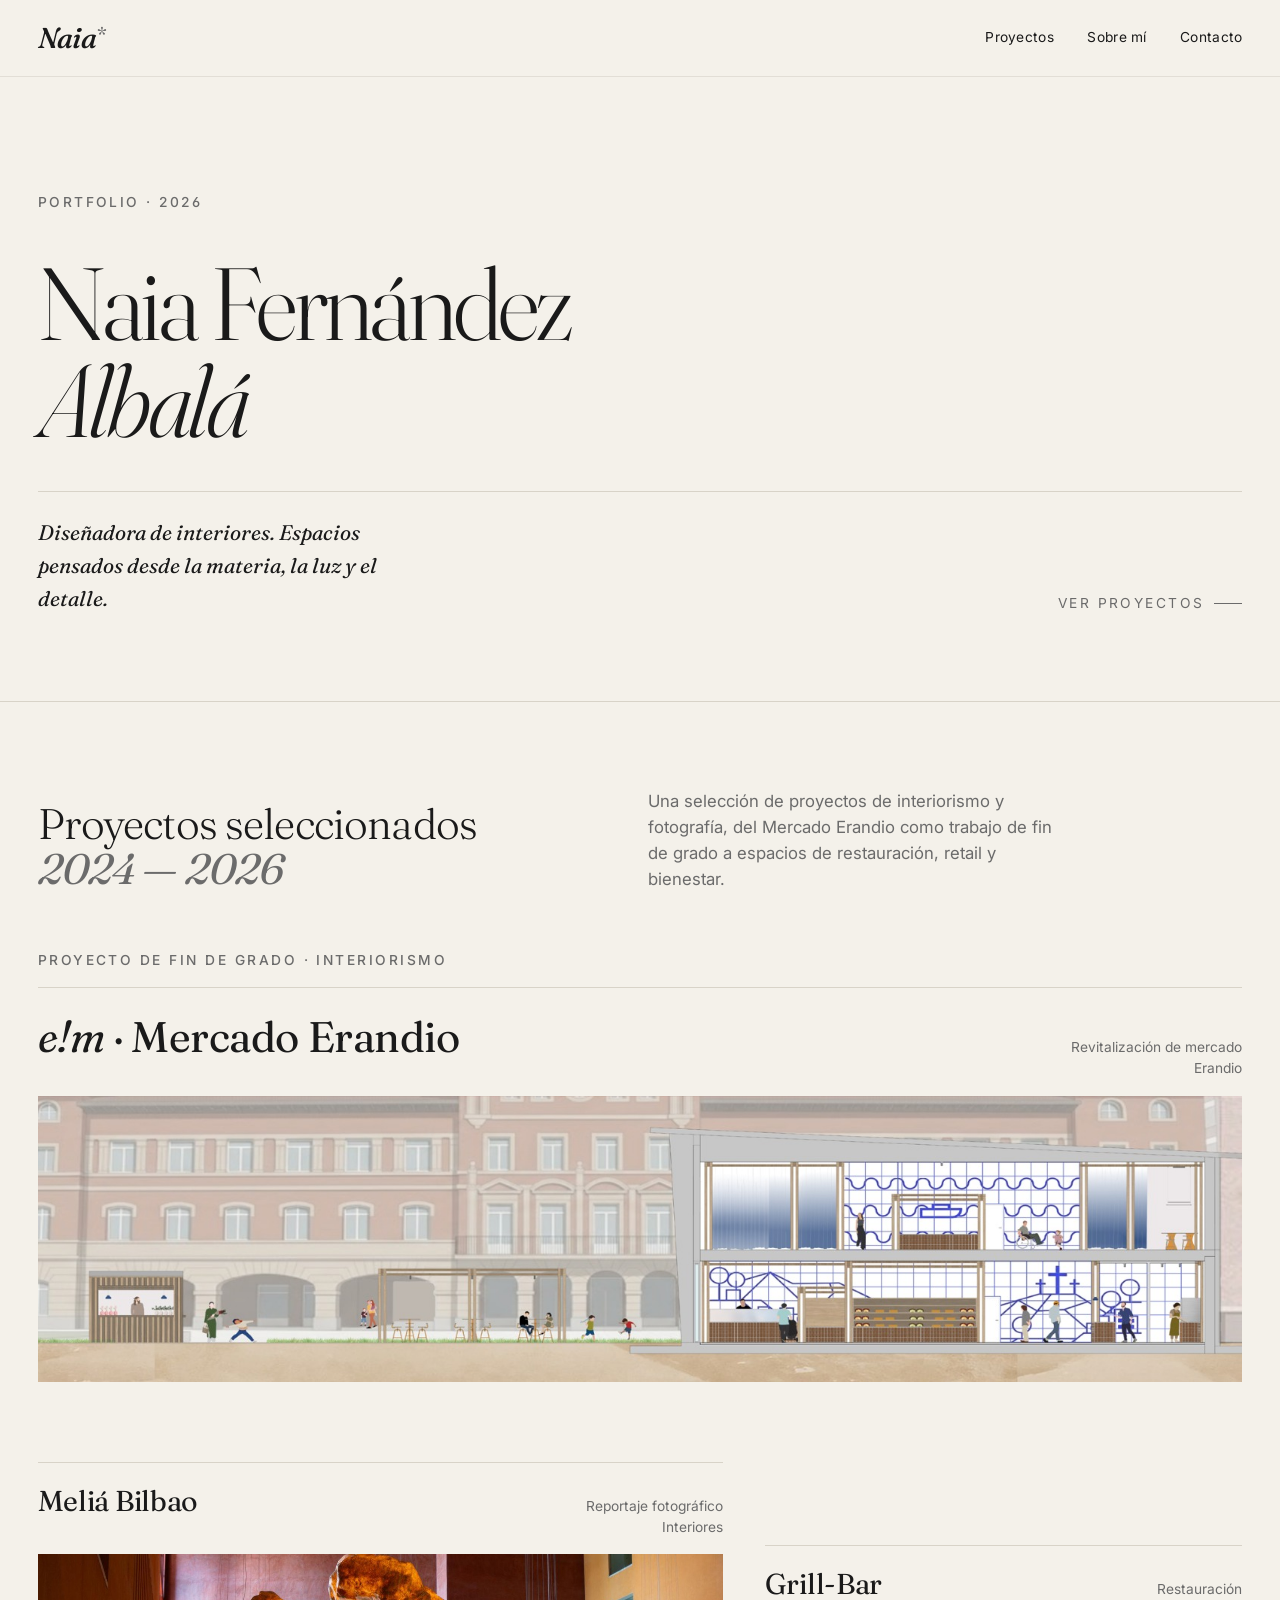
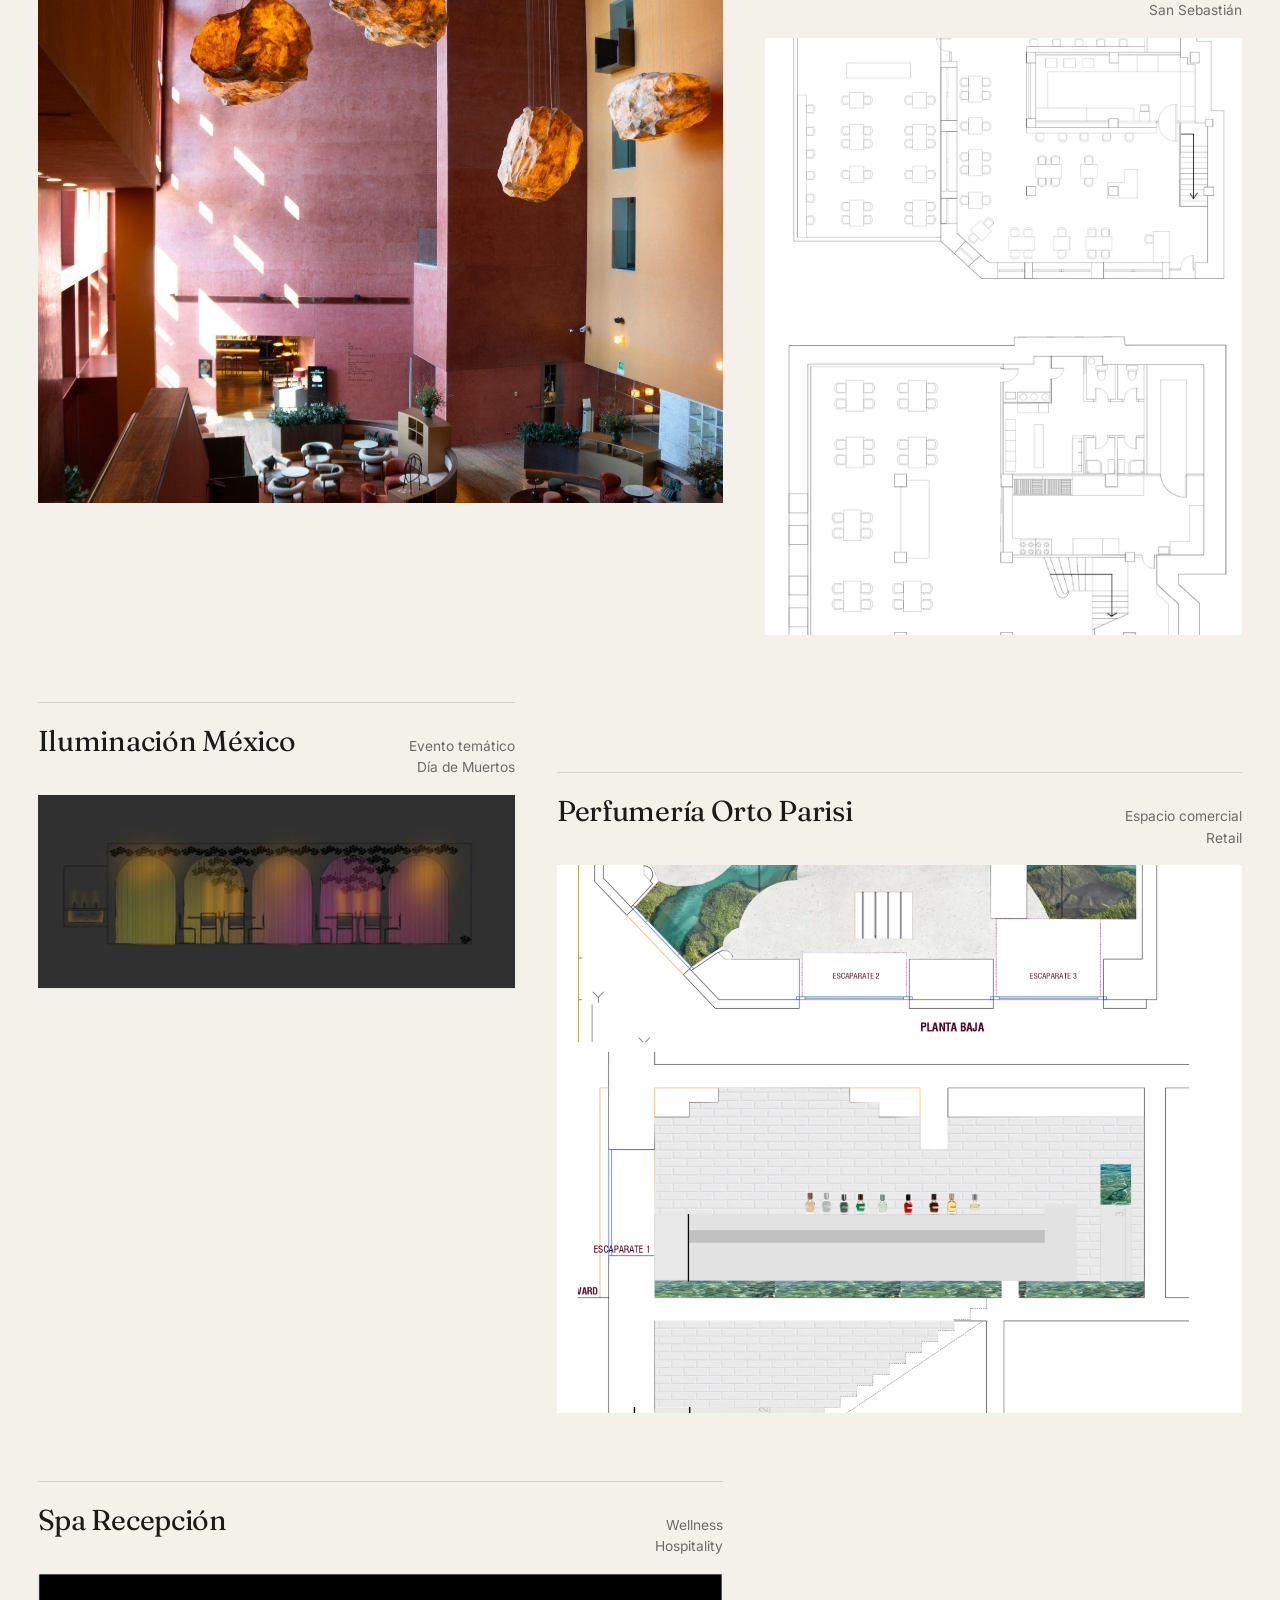
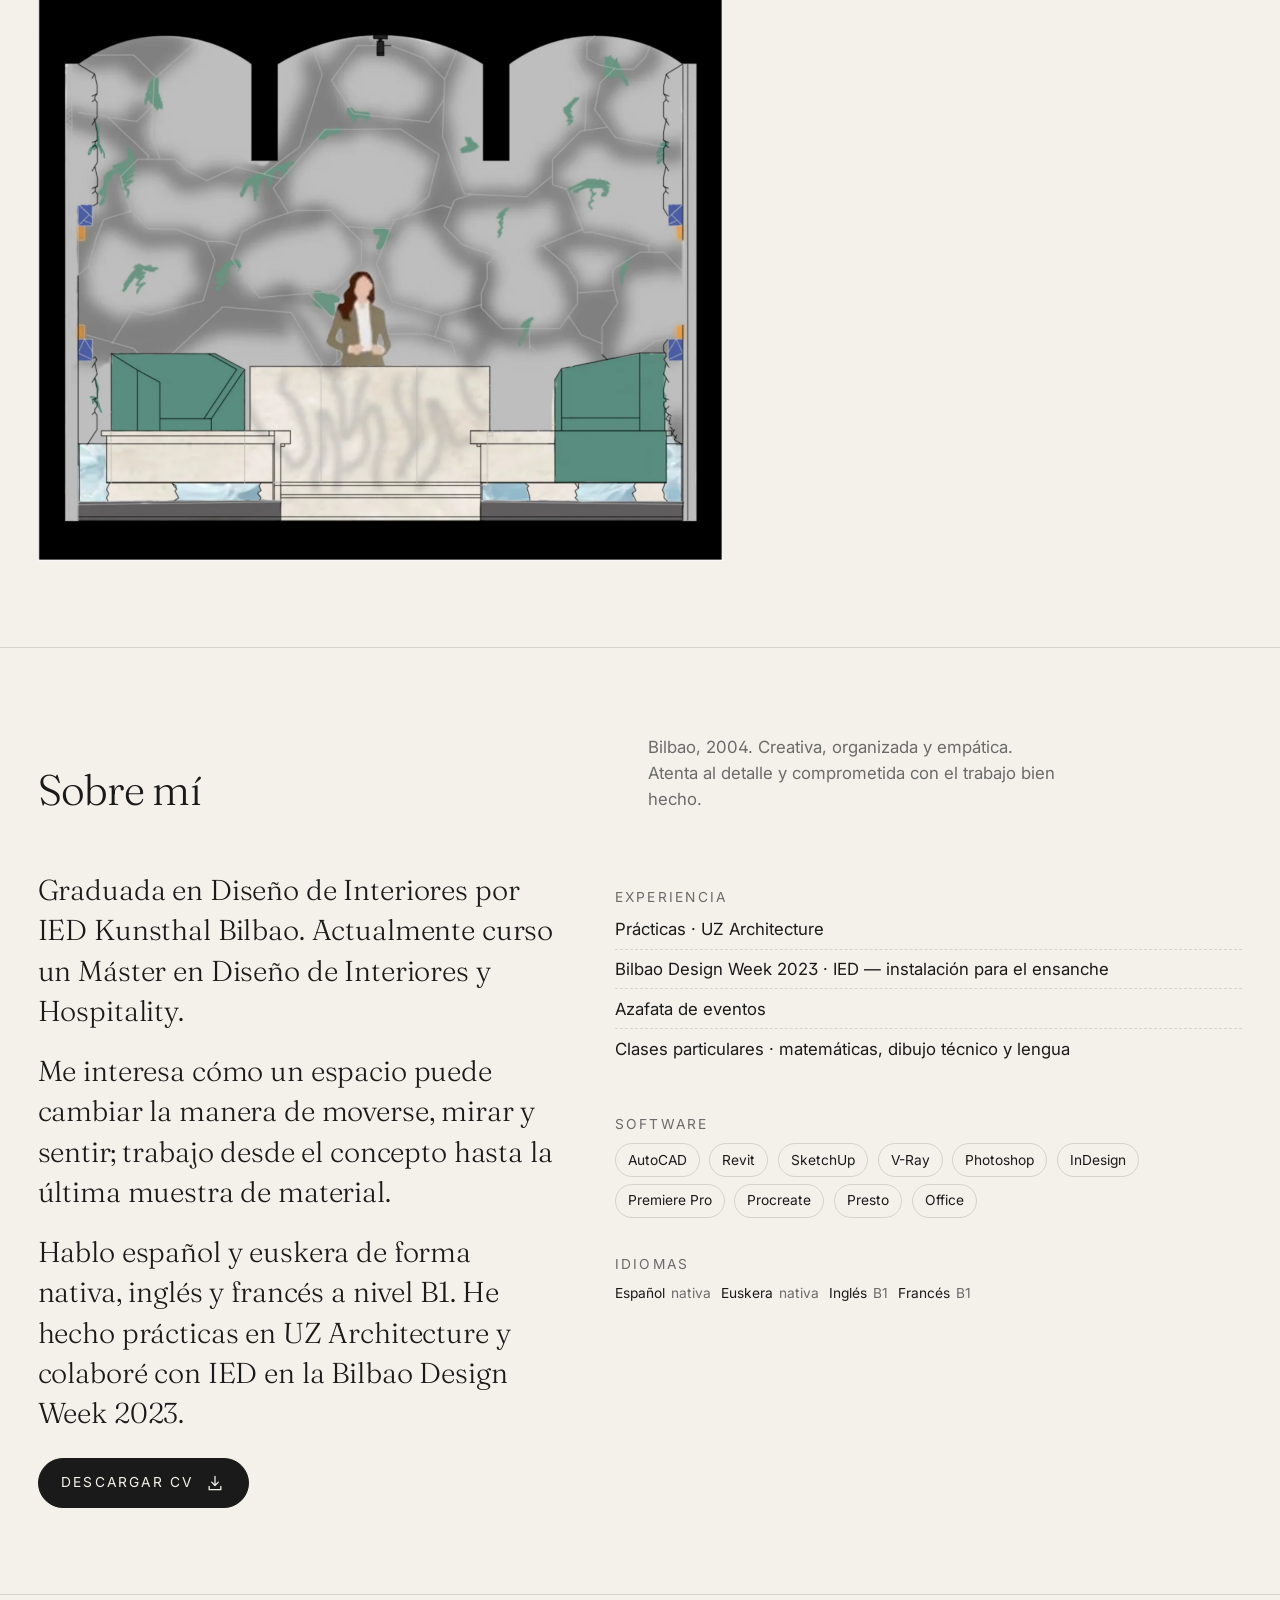
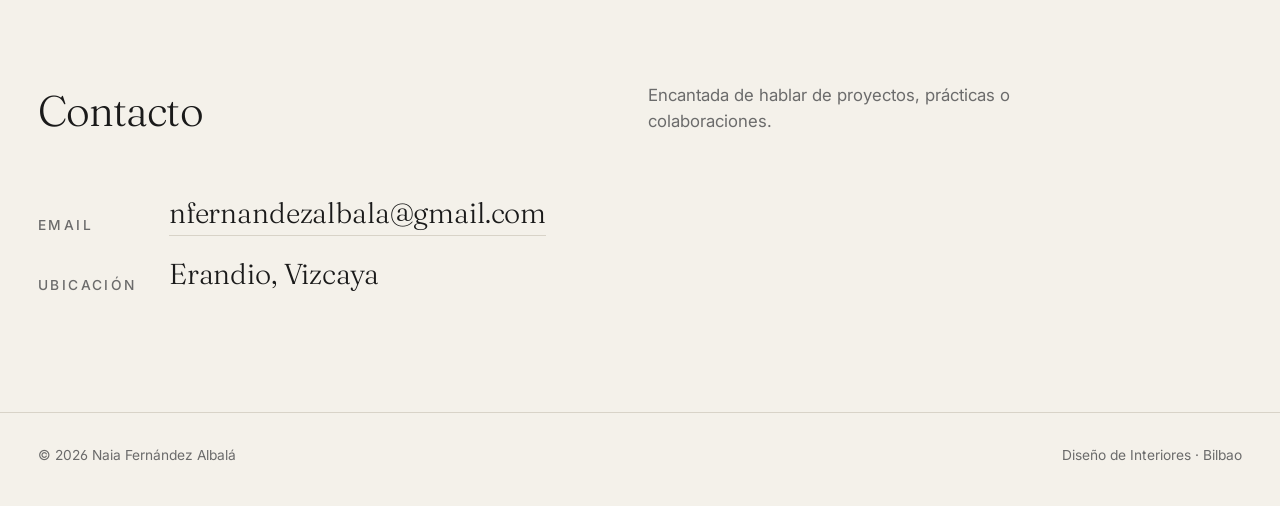
==== commit eb03777c: "Reorder project cards and separate gallery text from images" ====
--- a/index.html
+++ b/index.html
@@ -10,7 +10,7 @@
 <link rel="preconnect" href="https://fonts.googleapis.com" />
 <link rel="preconnect" href="https://fonts.gstatic.com" crossorigin />
 <link href="https://fonts.googleapis.com/css2?family=Fraunces:ital,opsz,wght@0,9..144,300;0,9..144,400;0,9..144,500;1,9..144,300;1,9..144,400&family=Inter:wght@400;500&display=swap" rel="stylesheet" />
-<link rel="stylesheet" href="assets/css/styles.css?v=2d4ae622" />
+<link rel="stylesheet" href="assets/css/styles.css?v=80d0acb8" />
 <meta property="og:title" content="Naia Fernández Albalá · Portfolio" />
 <meta property="og:description" content="Diseño de Interiores. e!m · Mercado Erandio, proyectos de espacios y reportaje fotográfico del Meliá Bilbao." />
 <meta property="og:type" content="website" />
@@ -54,63 +54,67 @@
 
       <a class="project-card project-card--featured reveal" href="projects/mercado-erandio.html">
         <p class="project-card__eyebrow eyebrow">Proyecto de fin de grado · Interiorismo</p>
-        <div class="project-card__media">
-          <img src="Fotos%20TFE/1.jpeg" alt="Sección ilustrada de e!m · Mercado Erandio, con módulos exteriores y dos plantas de actividad" width="1600" height="380" loading="lazy" decoding="async" />
-        </div>
         <div class="project-card__caption">
           <h3 class="project-card__title"><em>e!m</em> · Mercado Erandio</h3>
           <p class="project-card__meta">Revitalización de mercado<br />Erandio</p>
         </div>
+        <div class="project-card__media">
+          <img src="Fotos%20TFE/1.jpeg" alt="Sección ilustrada de e!m · Mercado Erandio, con módulos exteriores y dos plantas de actividad" width="1600" height="380" loading="lazy" decoding="async" />
+        </div>
       </a>
 
       <div class="projects">
         <a class="project-card reveal" href="projects/reportaje-melia-bilbao.html">
+          <div class="project-card__caption">
+            <h3 class="project-card__title">Meliá Bilbao</h3>
+            <p class="project-card__meta">Reportaje fotográfico<br />Interiores</p>
+          </div>
           <div class="project-card__media">
             <img src="fotos%20reportaje%20fotografico/2.jpeg" alt="Atrio del Meliá Bilbao con luminarias escultóricas y espacios de encuentro" width="1600" height="1064" loading="lazy" decoding="async" />
           </div>
-          <div class="project-card__caption">
-            <h3 class="project-card__title">Meliá Bilbao</h3>
-            <p class="project-card__meta">Reportaje fotográfico<br />Interiores</p>
-          </div>
         </a>
 
         <a class="project-card reveal" href="projects/grill-bar.html">
+          <div class="project-card__caption">
+            <h3 class="project-card__title">Grill-Bar</h3>
+            <p class="project-card__meta">Restauración<br />San Sebastián</p>
+          </div>
           <div class="project-card__media">
             <img src="assets/proyectos/grill-bar/02.webp" alt="Plantas técnicas del Grill-Bar en San Sebastián" loading="lazy" width="1249" height="2108" decoding="async" />
           </div>
-          <div class="project-card__caption">
-            <h3 class="project-card__title">Grill-Bar</h3>
-            <p class="project-card__meta">Restauración<br />San Sebastián</p>
-          </div>
         </a>
 
         <a class="project-card reveal" href="projects/iluminacion-mexico.html">
-          <div class="project-card__media">
-            <img src="assets/proyectos/iluminacion-mexico/04.webp" alt="Sección y mapa lumínico del proyecto de iluminación Día de Muertos" loading="lazy" width="893" height="1197" decoding="async" />
-          </div>
           <div class="project-card__caption">
             <h3 class="project-card__title">Iluminación México</h3>
             <p class="project-card__meta">Evento temático<br />Día de Muertos</p>
           </div>
+          <div class="project-card__media project-card__media--visual">
+            <span class="visual-crop" style="--image-width: 893; --crop-x: 40; --crop-y: 399; --crop-width: 801; --crop-height: 325;">
+              <img src="assets/proyectos/iluminacion-mexico/04.webp" alt="Mapa lumínico del proyecto de iluminación Día de Muertos" loading="lazy" width="893" height="1197" decoding="async" />
+            </span>
+          </div>
         </a>
 
         <a class="project-card reveal" href="projects/perfumeria-orto-parisi.html">
+          <div class="project-card__caption">
+            <h3 class="project-card__title">Perfumería Orto Parisi</h3>
+            <p class="project-card__meta">Espacio comercial<br />Retail</p>
+          </div>
           <div class="project-card__media">
             <img src="assets/proyectos/perfumeria-orto-parisi/03.webp" alt="Planta baja y sección de la perfumería Orto Parisi con riachuelo" loading="lazy" width="1337" height="2106" decoding="async" />
           </div>
-          <div class="project-card__caption">
-            <h3 class="project-card__title">Perfumería Orto Parisi</h3>
-            <p class="project-card__meta">Espacio comercial<br />Retail</p>
-          </div>
         </a>
 
         <a class="project-card reveal" href="projects/spa-recepcion.html">
-          <div class="project-card__media">
-            <img src="assets/proyectos/spa-recepcion/01.webp" alt="Render de la recepción del spa con paredes orgánicas" loading="lazy" width="1317" height="1166" decoding="async" />
-          </div>
           <div class="project-card__caption">
             <h3 class="project-card__title">Spa Recepción</h3>
             <p class="project-card__meta">Wellness<br />Hospitality</p>
+          </div>
+          <div class="project-card__media project-card__media--visual">
+            <span class="visual-crop" style="--image-width: 1317; --crop-x: 70; --crop-y: 92; --crop-width: 1208; --crop-height: 1035;">
+              <img src="assets/proyectos/spa-recepcion/01.webp" alt="Render de la recepción del spa con paredes orgánicas" loading="lazy" width="1317" height="1166" decoding="async" />
+            </span>
           </div>
         </a>
       </div>
@@ -204,6 +208,6 @@
 </footer>
 
 <script>document.getElementById("year").textContent = new Date().getFullYear();</script>
-<script src="assets/js/main.js?v=07fa4f14" defer></script>
+<script src="assets/js/main.js?v=3f03e110" defer></script>
 </body>
 </html>
--- a/assets/css/styles.css
+++ b/assets/css/styles.css
@@ -326,9 +326,9 @@
   align-items: baseline;
   justify-content: space-between;
   gap: 1rem;
-  padding-top: 1rem;
-  border-top: 1px solid var(--rule);
-  margin-top: 1rem;
+  padding-block: 1rem;
+  border-top: 1px solid var(--rule);
+  margin: 0;
 }
 .project-card__title {
   font-family: var(--font-serif);
@@ -526,7 +526,7 @@
   padding-block: clamp(1.5rem, 2rem + 2vw, 4rem);
   border-top: 1px solid var(--rule);
 }
-.project-description__inner {
+.project-description__inner, .gallery__copy {
   display: grid; grid-template-columns: 1fr; gap: 2rem;
   font-family: var(--font-serif);
   font-size: var(--step-2);
@@ -534,7 +534,13 @@
   line-height: 1.5;
   max-width: 70ch;
 }
-.project-description__inner p { margin: 0; }
+.project-description__inner p, .gallery__copy p { margin: 0; }
+.gallery__copy h2 {
+  font-size: var(--step-2);
+  font-weight: 400;
+  margin: 0;
+}
+.gallery > .gallery__copy { grid-column: 1 / -1; }
 
 .gallery {
   padding-block: clamp(1.5rem, 2rem + 2vw, 4rem) clamp(2rem, 3rem + 3vw, 6rem);
@@ -559,7 +565,7 @@
   border: 0;
   padding: 0;
 }
-.gallery button img {
+.gallery button > img {
   width: 100%; height: auto; display: block;
   transition: opacity .3s ease;
 }
@@ -570,6 +576,28 @@
   color: var(--muted);
   margin-top: 0.6rem;
 }
+.gallery figcaption:first-child { margin: 0 0 0.8rem; }
+
+/* Crop the page layout while preserving the original artwork. */
+.visual-crop {
+  display: block;
+  position: relative;
+  overflow: hidden;
+  aspect-ratio: var(--crop-width) / var(--crop-height);
+}
+.visual-crop > img {
+  display: block;
+  position: absolute;
+  width: calc(100% * var(--image-width) / var(--crop-width));
+  max-width: none;
+  height: auto;
+  left: calc(-100% * var(--crop-x) / var(--crop-width));
+  top: calc(-100% * var(--crop-y) / var(--crop-height));
+  transition: opacity .3s ease;
+}
+.project-card .project-card__media.project-card__media--visual { aspect-ratio: auto; }
+.project-card:hover .project-card__media--visual img,
+.project-card:focus-visible .project-card__media--visual img { transform: none; }
 
 .project-actions {
   border-top: 1px solid var(--rule);
@@ -621,11 +649,21 @@
 .lightbox:not([open]) { display: none; }
 .lightbox[open] { display: flex; }
 .lightbox::backdrop { background: transparent; }
-.lightbox__img {
-  max-width: 100%; max-height: 100%;
-  object-fit: contain;
+.lightbox__media {
+  width: min(100%, calc((100dvh - 9rem) * var(--visual-ratio)));
+  aspect-ratio: var(--visual-ratio);
   background: var(--bg);
   box-shadow: var(--shadow-soft);
+}
+.lightbox__img {
+  display: block;
+  width: 100%; height: 100%;
+  object-fit: contain;
+}
+.lightbox__media.visual-crop { aspect-ratio: var(--visual-ratio); }
+.lightbox__media.visual-crop > img {
+  width: calc(100% * var(--image-width) / var(--crop-width));
+  height: auto;
 }
 .lightbox__btn {
   position: absolute;
